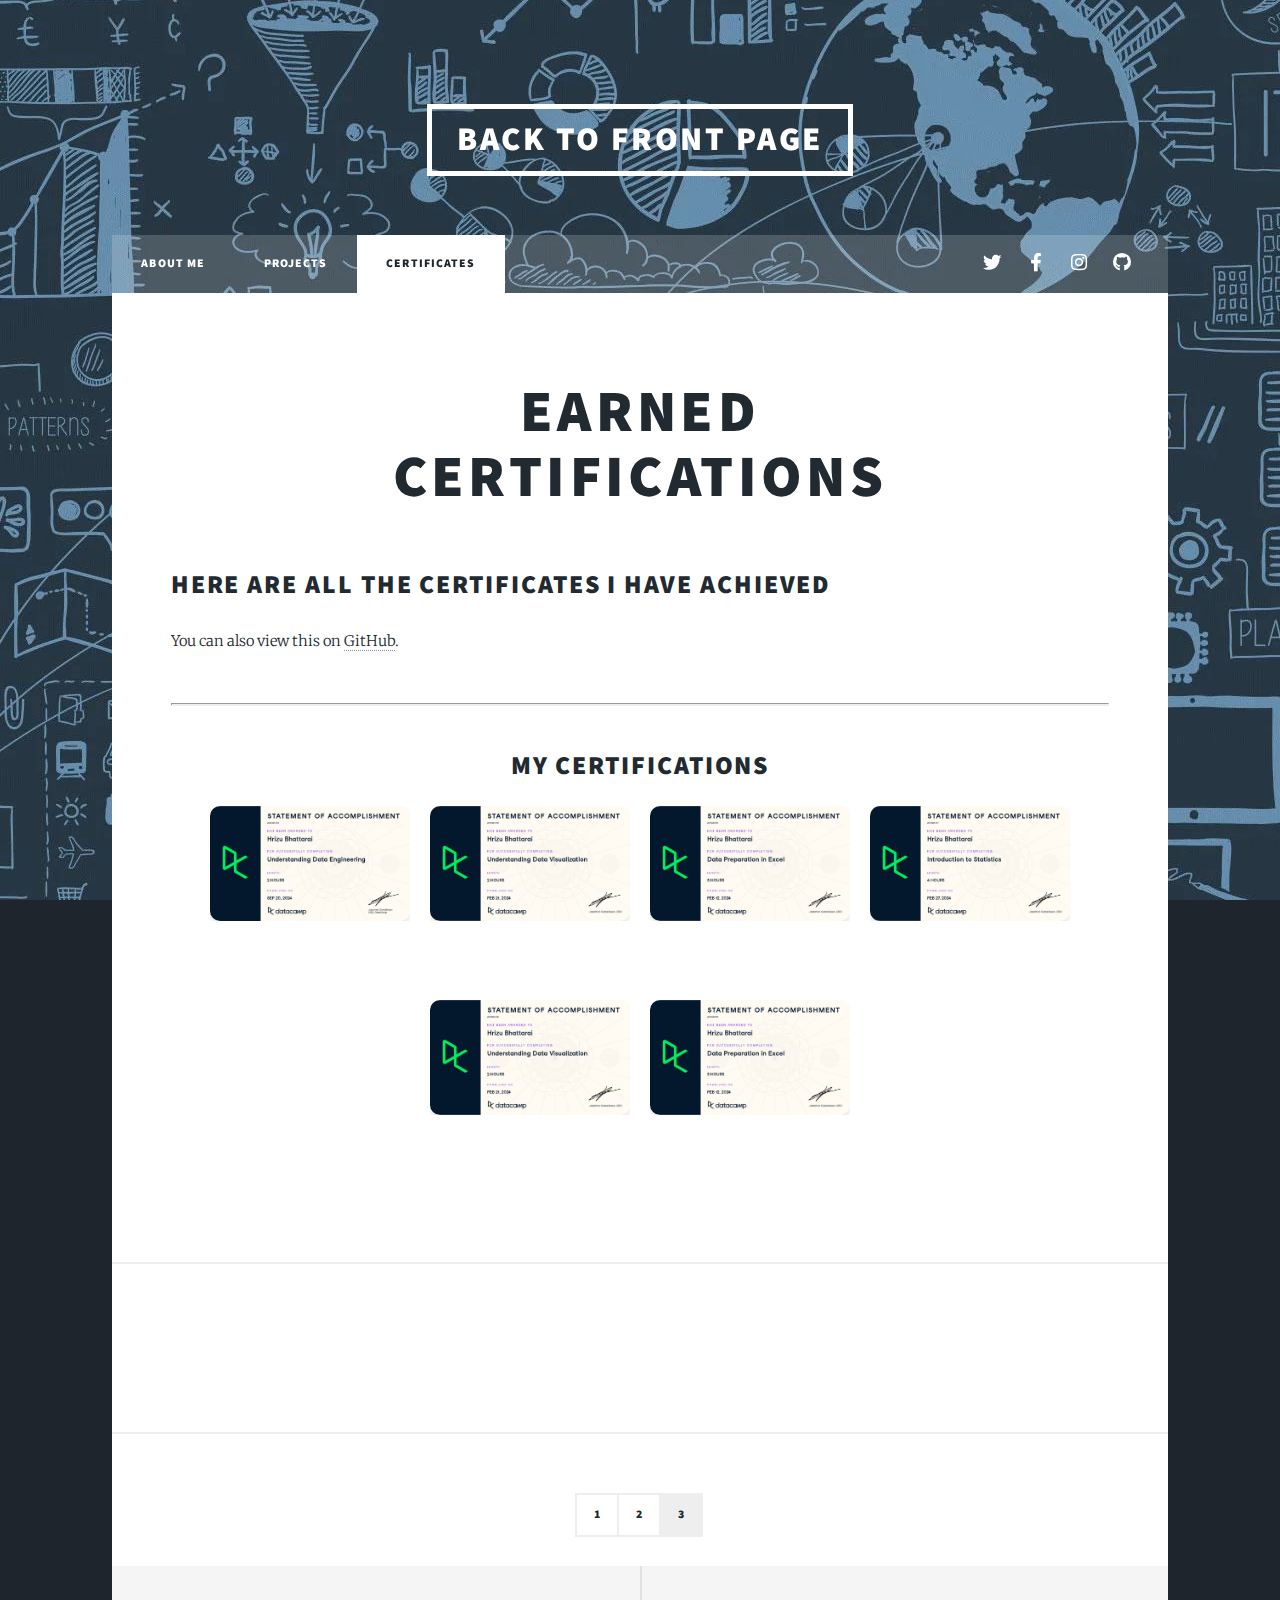
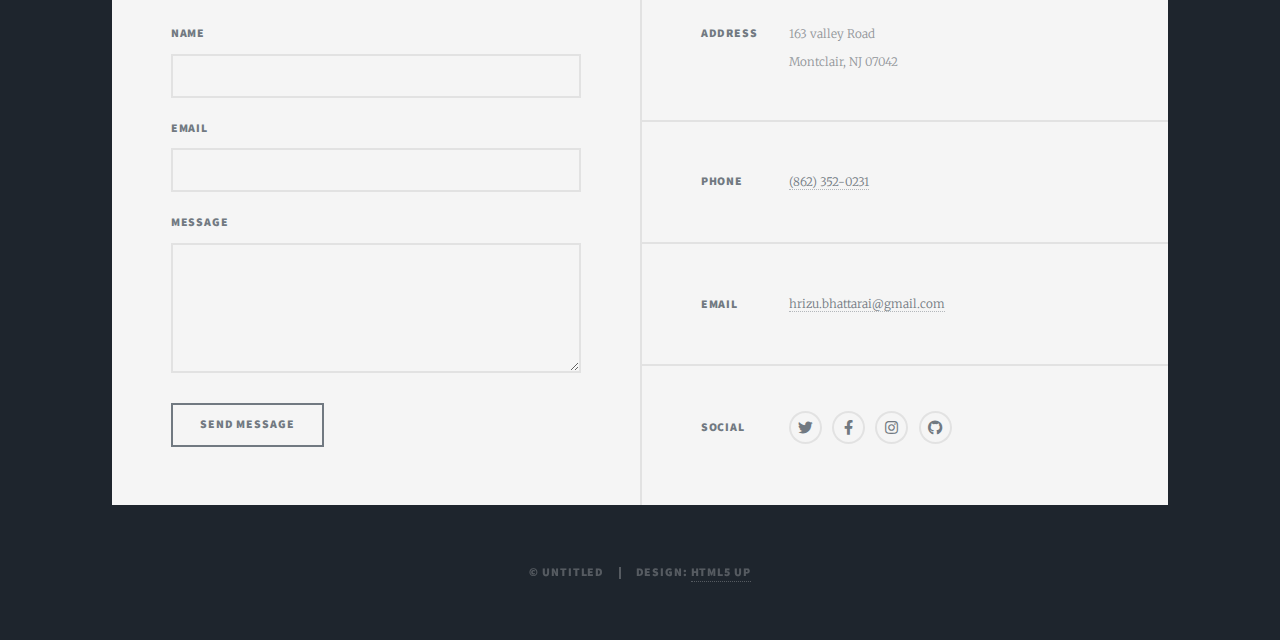
==== elements.html @ 7b6c5117 "Initial commit" ====
<!DOCTYPE HTML>
<!--
	Massively by HTML5 UP
	html5up.net | @ajlkn
	Free for personal and commercial use under the CCA 3.0 license (html5up.net/license)
-->
<html>
	<head>
		<title>Elements Reference - Massively by HTML5 UP</title>
		<meta charset="utf-8" />
		<meta name="viewport" content="width=device-width, initial-scale=1, user-scalable=no" />
		<link rel="stylesheet" href="assets/css/main.css" />
		<noscript><link rel="stylesheet" href="assets/css/noscript.css" /></noscript>
	</head>
	<body class="is-preload">

		<!-- Wrapper -->
			<div id="wrapper">

				<!-- Header -->
					<header id="header">
						<a href="index.html" class="logo">Back to Front Page</a>
					</header>

				<!-- Nav -->
					<nav id="nav">
						<ul class="links">
							<li><a href="index.html">About Me</a></li>
							<li><a href="generic.html">Projects</a></li>
							<li class="active"><a href="elements.html">Certificates</a></li>
						</ul>
						<ul class="icons">
							<li><a href="#" class="icon brands fa-twitter"><span class="label">Twitter</span></a></li>
							<li><a href="#" class="icon brands fa-facebook-f"><span class="label">Facebook</span></a></li>
							<li><a href="#" class="icon brands fa-instagram"><span class="label">Instagram</span></a></li>
							<li><a href="#" class="icon brands fa-github"><span class="label">GitHub</span></a></li>
						</ul>
					</nav>

				<!-- Main -->
					<div id="main">

						<section class="post">
							<header class="major">
								<h1>Earned<br />
								Certifications</h1>
							</header>
						
							<!-- Introductory Text -->
							<h2>Here are all the certificates I have achieved</h2>
							<p>You can also view this on <a href="#">GitHub</a>.</p>
							<hr />
						
							<!-- Certificates Section -->
							<div class="certificates-grid">
								<h2>My Certifications</h2>
								<div class="certificates-container">
									<!-- Example Certificate -->
									<div class="certificate">
										<a href="#" class="image main"><img src="images/UnderstandingDataEngineering.jpg" alt="" /></a> 
										
									</div>
									<div class="certificate">
										<a href="#" class="image main"><img src="images/Understanding Data Visualization.jpg" alt="" /></a> 
										
									</div>
									<div class="certificate">
										<a href="#" class="image main"><img src="images/DataPrepinExcel.jpg" alt="" /></a> 
										
									</div>
									<div class="certificate">
										<a href="#" class="image main"><img src="images/IntrotoStats.jpg" alt="" /></a> 
										
									</div>
									<div class="certificate">
										<a href="#" class="image main"><img src="images/Understanding Data Visualization.jpg" alt="" /></a> 
										
									</div>
									<div class="certificate">
										<a href="#" class="image main"><img src="images/DataPrepinExcel.jpg" alt="" /></a> 
										
									</div>
									<!-- Add more certificates as needed -->
								</div>
							</div>
						
							<style>
								.certificates-grid {
									text-align: center;
									margin: 2em 0;
								}
								.certificates-container {
									display: flex;
									flex-wrap: wrap;
									gap: 20px;
									justify-content: center;
								}
								.certificate {
									max-width: 200px;
									text-align: center;
								}
								.certificate img {
									width: 100%;
									height: auto;
									border-radius: 10px;
									box-shadow: 0 4px 6px rgba(0, 0, 0, 0.1);
								}
								.certificate p {
									margin-top: 10px;
									font-size: 0.9em;
									color: #666;
								}
							</style>
						</section>
						
									
										
	
									<div class="table-wrapper">
										<table>
											
									</div>

							
									<div class="table-wrapper">
										<table class="alt">
											<tfoot>
												<tr>
													<td colspan="2"></td>
											
												</tr>
											</tfoot>
										</table>
									</div>

							</section>
							<div class="pagination">
								<a href="index.html" class="page">1</a>
								<a href="generic.html" class="page">2</a>
								<a href="elements.html" class="page active">3</a>
							</div>
							
					</div>

				<!-- Footer -->
					<footer id="footer">
						
						<section>
							<form method="post" action="#">
								<div class="fields">
									<div class="field">
										<label for="name">Name</label>
										<input type="text" name="name" id="name" />
									</div>
									<div class="field">
										<label for="email">Email</label>
										<input type="text" name="email" id="email" />
									</div>
									<div class="field">
										<label for="message">Message</label>
										<textarea name="message" id="message" rows="3"></textarea>
									</div>
								</div>
								<ul class="actions">
									<li><input type="submit" value="Send Message" /></li>
								</ul>
							</form>
						</section>
						
						<section class="split contact">
							<section class="alt">
								<h3>Address</h3>
								<p>163 valley Road<br />
								Montclair, NJ 07042</p>
							</section>
							<section>
								<h3>Phone</h3>
								<p><a href="#">(862) 352-0231</a></p>
							</section>
							<section>
								<h3>Email</h3>
								<p><a href="#">hrizu.bhattarai@gmail.com</a></p>
							</section>
							<section>
								<h3>Social</h3>
								<ul class="icons alt">
									<li><a href="#" class="icon brands alt fa-twitter"><span class="label">Twitter</span></a></li>
									<li><a href="#" class="icon brands alt fa-facebook-f"><span class="label">Facebook</span></a></li>
									<li><a href="#" class="icon brands alt fa-instagram"><span class="label">Instagram</span></a></li>
									<li><a href="#" class="icon brands alt fa-github"><span class="label">GitHub</span></a></li>
								</ul>
							</section>
							
						</section>
					</footer>

				<!-- Copyright -->
					<div id="copyright">
						<ul><li>&copy; Untitled</li><li>Design: <a href="https://html5up.net">HTML5 UP</a></li></ul>
					</div>

			</div>

		<!-- Scripts -->
			<script src="assets/js/jquery.min.js"></script>
			<script src="assets/js/jquery.scrollex.min.js"></script>
			<script src="assets/js/jquery.scrolly.min.js"></script>
			<script src="assets/js/browser.min.js"></script>
			<script src="assets/js/breakpoints.min.js"></script>
			<script src="assets/js/util.js"></script>
			<script src="assets/js/main.js"></script>

	</body>
</html>
---- assets/css/main.css ----
@import url(fontawesome-all.min.css);
@import url("https://fonts.googleapis.com/css?family=Merriweather:300,700,300italic,700italic|Source+Sans+Pro:900");

/*
	Massively by HTML5 UP
	html5up.net | @ajlkn
	Free for personal and commercial use under the CCA 3.0 license (html5up.net/license)
*/

html, body, div, span, applet, object,
iframe, h1, h2, h3, h4, h5, h6, p, blockquote,
pre, a, abbr, acronym, address, big, cite,
code, del, dfn, em, img, ins, kbd, q, s, samp,
small, strike, strong, sub, sup, tt, var, b,
u, i, center, dl, dt, dd, ol, ul, li, fieldset,
form, label, legend, table, caption, tbody,
tfoot, thead, tr, th, td, article, aside,
canvas, details, embed, figure, figcaption,
footer, header, hgroup, menu, nav, output, ruby,
section, summary, time, mark, audio, video {
	margin: 0;
	padding: 0;
	border: 0;
	font-size: 100%;
	font: inherit;
	vertical-align: baseline;}

article, aside, details, figcaption, figure,
footer, header, hgroup, menu, nav, section {
	display: block;}

body {
	line-height: 1;
}

ol, ul {
	list-style: none;
}

blockquote, q {
	quotes: none;
}

	blockquote:before, blockquote:after, q:before, q:after {
		content: '';
		content: none;
	}

table {
	border-collapse: collapse;
	border-spacing: 0;
}

body {
	-webkit-text-size-adjust: none;
}

mark {
	background-color: transparent;
	color: inherit;
}

input::-moz-focus-inner {
	border: 0;
	padding: 0;
}

input, select, textarea {
	-moz-appearance: none;
	-webkit-appearance: none;
	-ms-appearance: none;
	appearance: none;
}

/* Basic */

	@-ms-viewport {
		width: device-width;
	}

	body {
		-ms-overflow-style: scrollbar;
	}

	@media screen and (max-width: 480px) {

		html, body {
			min-width: 320px;
		}

	}

	html {
		box-sizing: border-box;
	}

	*, *:before, *:after {
		box-sizing: inherit;
	}

	body {
		background-color: #1e252d;
	}

		body.is-preload *, body.is-preload *:before, body.is-preload *:after {
			-moz-animation: none !important;
			-webkit-animation: none !important;
			-ms-animation: none !important;
			animation: none !important;
			-moz-transition: none !important;
			-webkit-transition: none !important;
			-ms-transition: none !important;
			transition: none !important;
		}

/* Type */

	html {
		font-size: 16pt;
	}

		@media screen and (max-width: 1680px) {

			html {
				font-size: 12pt;
			}

		}

		@media screen and (max-width: 1280px) {

			html {
				font-size: 11pt;
			}

		}

		@media screen and (max-width: 360px) {

			html {
				font-size: 10pt;
			}

		}

	body {
		color: #212931;
	}

	body, input, select, textarea {
		font-family: "Merriweather", Georgia, serif;
		font-weight: 300;
		font-size: 1rem;
		line-height: 2.375;
	}

	a {
		-moz-transition: color 0.2s ease-in-out, background-color 0.2s ease-in-out, border-color 0.2s ease-in-out, box-shadow 0.2s ease-in-out;
		-webkit-transition: color 0.2s ease-in-out, background-color 0.2s ease-in-out, border-color 0.2s ease-in-out, box-shadow 0.2s ease-in-out;
		-ms-transition: color 0.2s ease-in-out, background-color 0.2s ease-in-out, border-color 0.2s ease-in-out, box-shadow 0.2s ease-in-out;
		transition: color 0.2s ease-in-out, background-color 0.2s ease-in-out, border-color 0.2s ease-in-out, box-shadow 0.2s ease-in-out;
		border-bottom: dotted 1px;
		text-decoration: none;
	}

		a:hover {
			border-bottom-color: transparent;
		}

	strong, b {
		font-weight: 600;
	}

	em, i {
		font-style: italic;
	}

	p {
		text-align: justify;
		margin: 0 0 2rem 0;
	}

	h1, h2, h3, h4, h5, h6 {
		font-family: "Source Sans Pro", Helvetica, sans-serif;
		font-weight: 900;
		line-height: 1.5;
		letter-spacing: 0.075em;
		text-transform: uppercase;
		margin: 0 0 1rem 0;
	}

		h1 a, h2 a, h3 a, h4 a, h5 a, h6 a {
			border-bottom: 0;
			color: inherit;
			text-decoration: none;
		}

	h1 {
		font-size: 4rem;
		line-height: 1.1;
		margin: 0 0 2rem 0;
	}

	h2 {
		font-size: 1.75rem;
		line-height: 1.3;
		margin: 0 0 1.5rem 0;
	}

	h3 {
		font-size: 1.25rem;
		margin: 0 0 1.5rem 0;
	}

	h4 {
		font-size: 1rem;
	}

	h5 {
		font-size: 0.9rem;
	}

	h6 {
		font-size: 0.8rem;
	}

	sub {
		font-size: 0.8rem;
		position: relative;
		top: 0.5rem;
	}

	sup {
		font-size: 0.8rem;
		position: relative;
		top: -0.5rem;
	}

	blockquote {
		border-left: solid 4px;
		font-style: italic;
		margin: 0 0 2rem 0;
		padding: 0.5rem 0 0.5rem 2rem;
	}

	code {
		border: solid 2px;
		font-family: "Courier New", monospace;
		font-size: 0.9rem;
		margin: 0 0.25rem;
		padding: 0.25rem 0.65rem;
	}

	pre {
		-webkit-overflow-scrolling: touch;
		font-family: "Courier New", monospace;
		font-size: 0.9rem;
		margin: 0 0 2rem 0;
	}

		pre code {
			display: block;
			line-height: 1.75;
			padding: 1rem 1.5rem;
			overflow-x: auto;
		}

	hr {
		border: 100;
		border-bottom: solid 2px;
		margin: 3rem 0;
	}

		hr.major {
			margin: 5rem 0;
		}

	.align-left {
		text-align: left;
	}

	.align-center {
		text-align: center;
	}

	.align-right {
		text-align: right;
	}

	input, select, textarea {
		color: #212931;
	}

	a {
		color: #212931;
		border-bottom-color: rgba(33, 41, 49, 0.5);
	}

		a:hover {
			border-bottom-color: transparent;
			color: #18bfef !important;
		}

	strong, b {
		color: #212931;
	}

	h1, h2, h3, h4, h5, h6 {
		color: #212931;
	}

	blockquote {
		border-left-color: #eeeeee;
	}

	code {
		background: rgba(220, 220, 220, 0.25);
		border-color: #eeeeee;
	}

	hr {
		border-bottom-color: #eeeeee;
	}

/* Row */

	.row {
		display: flex;
		flex-wrap: wrap;
		box-sizing: border-box;
		align-items: stretch;
	}

		.row > * {
			box-sizing: border-box;
		}

		.row.gtr-uniform > * > :last-child {
			margin-bottom: 0;
		}

		.row.aln-left {
			justify-content: flex-start;
		}

		.row.aln-center {
			justify-content: center;
		}

		.row.aln-right {
			justify-content: flex-end;
		}

		.row.aln-top {
			align-items: flex-start;
		}

		.row.aln-middle {
			align-items: center;
		}

		.row.aln-bottom {
			align-items: flex-end;
		}

		.row > .imp {
			order: -1;
		}

		.row > .col-1 {
			width: 8.33333%;
		}

		.row > .off-1 {
			margin-left: 8.33333%;
		}

		.row > .col-2 {
			width: 16.66667%;
		}

		.row > .off-2 {
			margin-left: 16.66667%;
		}

		.row > .col-3 {
			width: 25%;
		}

		.row > .off-3 {
			margin-left: 25%;
		}

		.row > .col-4 {
			width: 33.33333%;
		}

		.row > .off-4 {
			margin-left: 33.33333%;
		}

		.row > .col-5 {
			width: 41.66667%;
		}

		.row > .off-5 {
			margin-left: 41.66667%;
		}

		.row > .col-6 {
			width: 50%;
		}

		.row > .off-6 {
			margin-left: 50%;
		}

		.row > .col-7 {
			width: 58.33333%;
		}

		.row > .off-7 {
			margin-left: 58.33333%;
		}

		.row > .col-8 {
			width: 66.66667%;
		}

		.row > .off-8 {
			margin-left: 66.66667%;
		}

		.row > .col-9 {
			width: 75%;
		}

		.row > .off-9 {
			margin-left: 75%;
		}

		.row > .col-10 {
			width: 83.33333%;
		}

		.row > .off-10 {
			margin-left: 83.33333%;
		}

		.row > .col-11 {
			width: 91.66667%;
		}

		.row > .off-11 {
			margin-left: 91.66667%;
		}

		.row > .col-12 {
			width: 100%;
		}

		.row > .off-12 {
			margin-left: 100%;
		}

		.row.gtr-0 {
			margin-top: 0;
			margin-left: 0rem;
		}

			.row.gtr-0 > * {
				padding: 0 0 0 0rem;
			}

			.row.gtr-0.gtr-uniform {
				margin-top: 0rem;
			}

				.row.gtr-0.gtr-uniform > * {
					padding-top: 0rem;
				}

		.row.gtr-25 {
			margin-top: 0;
			margin-left: -0.375rem;
		}

			.row.gtr-25 > * {
				padding: 0 0 0 0.375rem;
			}

			.row.gtr-25.gtr-uniform {
				margin-top: -0.375rem;
			}

				.row.gtr-25.gtr-uniform > * {
					padding-top: 0.375rem;
				}

		.row.gtr-50 {
			margin-top: 0;
			margin-left: -0.75rem;
		}

			.row.gtr-50 > * {
				padding: 0 0 0 0.75rem;
			}

			.row.gtr-50.gtr-uniform {
				margin-top: -0.75rem;
			}

				.row.gtr-50.gtr-uniform > * {
					padding-top: 0.75rem;
				}

		.row {
			margin-top: 0;
			margin-left: -1.5rem;
		}

			.row > * {
				padding: 0 0 0 1.5rem;
			}

			.row.gtr-uniform {
				margin-top: -1.5rem;
			}

				.row.gtr-uniform > * {
					padding-top: 1.5rem;
				}

		.row.gtr-150 {
			margin-top: 0;
			margin-left: -2.25rem;
		}

			.row.gtr-150 > * {
				padding: 0 0 0 2.25rem;
			}

			.row.gtr-150.gtr-uniform {
				margin-top: -2.25rem;
			}

				.row.gtr-150.gtr-uniform > * {
					padding-top: 2.25rem;
				}

		.row.gtr-200 {
			margin-top: 0;
			margin-left: -3rem;
		}

			.row.gtr-200 > * {
				padding: 0 0 0 3rem;
			}

			.row.gtr-200.gtr-uniform {
				margin-top: -3rem;
			}

				.row.gtr-200.gtr-uniform > * {
					padding-top: 3rem;
				}

		@media screen and (max-width: 1680px) {

			.row {
				display: flex;
				flex-wrap: wrap;
				box-sizing: border-box;
				align-items: stretch;
			}

				.row > * {
					box-sizing: border-box;
				}

				.row.gtr-uniform > * > :last-child {
					margin-bottom: 0;
				}

				.row.aln-left {
					justify-content: flex-start;
				}

				.row.aln-center {
					justify-content: center;
				}

				.row.aln-right {
					justify-content: flex-end;
				}

				.row.aln-top {
					align-items: flex-start;
				}

				.row.aln-middle {
					align-items: center;
				}

				.row.aln-bottom {
					align-items: flex-end;
				}

				.row > .imp-xlarge {
					order: -1;
				}

				.row > .col-1-xlarge {
					width: 8.33333%;
				}

				.row > .off-1-xlarge {
					margin-left: 8.33333%;
				}

				.row > .col-2-xlarge {
					width: 16.66667%;
				}

				.row > .off-2-xlarge {
					margin-left: 16.66667%;
				}

				.row > .col-3-xlarge {
					width: 25%;
				}

				.row > .off-3-xlarge {
					margin-left: 25%;
				}

				.row > .col-4-xlarge {
					width: 33.33333%;
				}

				.row > .off-4-xlarge {
					margin-left: 33.33333%;
				}

				.row > .col-5-xlarge {
					width: 41.66667%;
				}

				.row > .off-5-xlarge {
					margin-left: 41.66667%;
				}

				.row > .col-6-xlarge {
					width: 50%;
				}

				.row > .off-6-xlarge {
					margin-left: 50%;
				}

				.row > .col-7-xlarge {
					width: 58.33333%;
				}

				.row > .off-7-xlarge {
					margin-left: 58.33333%;
				}

				.row > .col-8-xlarge {
					width: 66.66667%;
				}

				.row > .off-8-xlarge {
					margin-left: 66.66667%;
				}

				.row > .col-9-xlarge {
					width: 75%;
				}

				.row > .off-9-xlarge {
					margin-left: 75%;
				}

				.row > .col-10-xlarge {
					width: 83.33333%;
				}

				.row > .off-10-xlarge {
					margin-left: 83.33333%;
				}

				.row > .col-11-xlarge {
					width: 91.66667%;
				}

				.row > .off-11-xlarge {
					margin-left: 91.66667%;
				}

				.row > .col-12-xlarge {
					width: 100%;
				}

				.row > .off-12-xlarge {
					margin-left: 100%;
				}

				.row.gtr-0 {
					margin-top: 0;
					margin-left: 0rem;
				}

					.row.gtr-0 > * {
						padding: 0 0 0 0rem;
					}

					.row.gtr-0.gtr-uniform {
						margin-top: 0rem;
					}

						.row.gtr-0.gtr-uniform > * {
							padding-top: 0rem;
						}

				.row.gtr-25 {
					margin-top: 0;
					margin-left: -0.375rem;
				}

					.row.gtr-25 > * {
						padding: 0 0 0 0.375rem;
					}

					.row.gtr-25.gtr-uniform {
						margin-top: -0.375rem;
					}

						.row.gtr-25.gtr-uniform > * {
							padding-top: 0.375rem;
						}

				.row.gtr-50 {
					margin-top: 0;
					margin-left: -0.75rem;
				}

					.row.gtr-50 > * {
						padding: 0 0 0 0.75rem;
					}

					.row.gtr-50.gtr-uniform {
						margin-top: -0.75rem;
					}

						.row.gtr-50.gtr-uniform > * {
							padding-top: 0.75rem;
						}

				.row {
					margin-top: 0;
					margin-left: -1.5rem;
				}

					.row > * {
						padding: 0 0 0 1.5rem;
					}

					.row.gtr-uniform {
						margin-top: -1.5rem;
					}

						.row.gtr-uniform > * {
							padding-top: 1.5rem;
						}

				.row.gtr-150 {
					margin-top: 0;
					margin-left: -2.25rem;
				}

					.row.gtr-150 > * {
						padding: 0 0 0 2.25rem;
					}

					.row.gtr-150.gtr-uniform {
						margin-top: -2.25rem;
					}

						.row.gtr-150.gtr-uniform > * {
							padding-top: 2.25rem;
						}

				.row.gtr-200 {
					margin-top: 0;
					margin-left: -3rem;
				}

					.row.gtr-200 > * {
						padding: 0 0 0 3rem;
					}

					.row.gtr-200.gtr-uniform {
						margin-top: -3rem;
					}

						.row.gtr-200.gtr-uniform > * {
							padding-top: 3rem;
						}

		}

		@media screen and (max-width: 1280px) {

			.row {
				display: flex;
				flex-wrap: wrap;
				box-sizing: border-box;
				align-items: stretch;
			}

				.row > * {
					box-sizing: border-box;
				}

				.row.gtr-uniform > * > :last-child {
					margin-bottom: 0;
				}

				.row.aln-left {
					justify-content: flex-start;
				}

				.row.aln-center {
					justify-content: center;
				}

				.row.aln-right {
					justify-content: flex-end;
				}

				.row.aln-top {
					align-items: flex-start;
				}

				.row.aln-middle {
					align-items: center;
				}

				.row.aln-bottom {
					align-items: flex-end;
				}

				.row > .imp-large {
					order: -1;
				}

				.row > .col-1-large {
					width: 8.33333%;
				}

				.row > .off-1-large {
					margin-left: 8.33333%;
				}

				.row > .col-2-large {
					width: 16.66667%;
				}

				.row > .off-2-large {
					margin-left: 16.66667%;
				}

				.row > .col-3-large {
					width: 25%;
				}

				.row > .off-3-large {
					margin-left: 25%;
				}

				.row > .col-4-large {
					width: 33.33333%;
				}

				.row > .off-4-large {
					margin-left: 33.33333%;
				}

				.row > .col-5-large {
					width: 41.66667%;
				}

				.row > .off-5-large {
					margin-left: 41.66667%;
				}

				.row > .col-6-large {
					width: 50%;
				}

				.row > .off-6-large {
					margin-left: 50%;
				}

				.row > .col-7-large {
					width: 58.33333%;
				}

				.row > .off-7-large {
					margin-left: 58.33333%;
				}

				.row > .col-8-large {
					width: 66.66667%;
				}

				.row > .off-8-large {
					margin-left: 66.66667%;
				}

				.row > .col-9-large {
					width: 75%;
				}

				.row > .off-9-large {
					margin-left: 75%;
				}

				.row > .col-10-large {
					width: 83.33333%;
				}

				.row > .off-10-large {
					margin-left: 83.33333%;
				}

				.row > .col-11-large {
					width: 91.66667%;
				}

				.row > .off-11-large {
					margin-left: 91.66667%;
				}

				.row > .col-12-large {
					width: 100%;
				}

				.row > .off-12-large {
					margin-left: 100%;
				}

				.row.gtr-0 {
					margin-top: 0;
					margin-left: 0rem;
				}

					.row.gtr-0 > * {
						padding: 0 0 0 0rem;
					}

					.row.gtr-0.gtr-uniform {
						margin-top: 0rem;
					}

						.row.gtr-0.gtr-uniform > * {
							padding-top: 0rem;
						}

				.row.gtr-25 {
					margin-top: 0;
					margin-left: -0.375rem;
				}

					.row.gtr-25 > * {
						padding: 0 0 0 0.375rem;
					}

					.row.gtr-25.gtr-uniform {
						margin-top: -0.375rem;
					}

						.row.gtr-25.gtr-uniform > * {
							padding-top: 0.375rem;
						}

				.row.gtr-50 {
					margin-top: 0;
					margin-left: -0.75rem;
				}

					.row.gtr-50 > * {
						padding: 0 0 0 0.75rem;
					}

					.row.gtr-50.gtr-uniform {
						margin-top: -0.75rem;
					}

						.row.gtr-50.gtr-uniform > * {
							padding-top: 0.75rem;
						}

				.row {
					margin-top: 0;
					margin-left: -1.5rem;
				}

					.row > * {
						padding: 0 0 0 1.5rem;
					}

					.row.gtr-uniform {
						margin-top: -1.5rem;
					}

						.row.gtr-uniform > * {
							padding-top: 1.5rem;
						}

				.row.gtr-150 {
					margin-top: 0;
					margin-left: -2.25rem;
				}

					.row.gtr-150 > * {
						padding: 0 0 0 2.25rem;
					}

					.row.gtr-150.gtr-uniform {
						margin-top: -2.25rem;
					}

						.row.gtr-150.gtr-uniform > * {
							padding-top: 2.25rem;
						}

				.row.gtr-200 {
					margin-top: 0;
					margin-left: -3rem;
				}

					.row.gtr-200 > * {
						padding: 0 0 0 3rem;
					}

					.row.gtr-200.gtr-uniform {
						margin-top: -3rem;
					}

						.row.gtr-200.gtr-uniform > * {
							padding-top: 3rem;
						}

		}

		@media screen and (max-width: 980px) {

			.row {
				display: flex;
				flex-wrap: wrap;
				box-sizing: border-box;
				align-items: stretch;
			}

				.row > * {
					box-sizing: border-box;
				}

				.row.gtr-uniform > * > :last-child {
					margin-bottom: 0;
				}

				.row.aln-left {
					justify-content: flex-start;
				}

				.row.aln-center {
					justify-content: center;
				}

				.row.aln-right {
					justify-content: flex-end;
				}

				.row.aln-top {
					align-items: flex-start;
				}

				.row.aln-middle {
					align-items: center;
				}

				.row.aln-bottom {
					align-items: flex-end;
				}

				.row > .imp-medium {
					order: -1;
				}

				.row > .col-1-medium {
					width: 8.33333%;
				}

				.row > .off-1-medium {
					margin-left: 8.33333%;
				}

				.row > .col-2-medium {
					width: 16.66667%;
				}

				.row > .off-2-medium {
					margin-left: 16.66667%;
				}

				.row > .col-3-medium {
					width: 25%;
				}

				.row > .off-3-medium {
					margin-left: 25%;
				}

				.row > .col-4-medium {
					width: 33.33333%;
				}

				.row > .off-4-medium {
					margin-left: 33.33333%;
				}

				.row > .col-5-medium {
					width: 41.66667%;
				}

				.row > .off-5-medium {
					margin-left: 41.66667%;
				}

				.row > .col-6-medium {
					width: 50%;
				}

				.row > .off-6-medium {
					margin-left: 50%;
				}

				.row > .col-7-medium {
					width: 58.33333%;
				}

				.row > .off-7-medium {
					margin-left: 58.33333%;
				}

				.row > .col-8-medium {
					width: 66.66667%;
				}

				.row > .off-8-medium {
					margin-left: 66.66667%;
				}

				.row > .col-9-medium {
					width: 75%;
				}

				.row > .off-9-medium {
					margin-left: 75%;
				}

				.row > .col-10-medium {
					width: 83.33333%;
				}

				.row > .off-10-medium {
					margin-left: 83.33333%;
				}

				.row > .col-11-medium {
					width: 91.66667%;
				}

				.row > .off-11-medium {
					margin-left: 91.66667%;
				}

				.row > .col-12-medium {
					width: 100%;
				}

				.row > .off-12-medium {
					margin-left: 100%;
				}

				.row.gtr-0 {
					margin-top: 0;
					margin-left: 0rem;
				}

					.row.gtr-0 > * {
						padding: 0 0 0 0rem;
					}

					.row.gtr-0.gtr-uniform {
						margin-top: 0rem;
					}

						.row.gtr-0.gtr-uniform > * {
							padding-top: 0rem;
						}

				.row.gtr-25 {
					margin-top: 0;
					margin-left: -0.375rem;
				}

					.row.gtr-25 > * {
						padding: 0 0 0 0.375rem;
					}

					.row.gtr-25.gtr-uniform {
						margin-top: -0.375rem;
					}

						.row.gtr-25.gtr-uniform > * {
							padding-top: 0.375rem;
						}

				.row.gtr-50 {
					margin-top: 0;
					margin-left: -0.75rem;
				}

					.row.gtr-50 > * {
						padding: 0 0 0 0.75rem;
					}

					.row.gtr-50.gtr-uniform {
						margin-top: -0.75rem;
					}

						.row.gtr-50.gtr-uniform > * {
							padding-top: 0.75rem;
						}

				.row {
					margin-top: 0;
					margin-left: -1.5rem;
				}

					.row > * {
						padding: 0 0 0 1.5rem;
					}

					.row.gtr-uniform {
						margin-top: -1.5rem;
					}

						.row.gtr-uniform > * {
							padding-top: 1.5rem;
						}

				.row.gtr-150 {
					margin-top: 0;
					margin-left: -2.25rem;
				}

					.row.gtr-150 > * {
						padding: 0 0 0 2.25rem;
					}

					.row.gtr-150.gtr-uniform {
						margin-top: -2.25rem;
					}

						.row.gtr-150.gtr-uniform > * {
							padding-top: 2.25rem;
						}

				.row.gtr-200 {
					margin-top: 0;
					margin-left: -3rem;
				}

					.row.gtr-200 > * {
						padding: 0 0 0 3rem;
					}

					.row.gtr-200.gtr-uniform {
						margin-top: -3rem;
					}

						.row.gtr-200.gtr-uniform > * {
							padding-top: 3rem;
						}

		}

		@media screen and (max-width: 736px) {

			.row {
				display: flex;
				flex-wrap: wrap;
				box-sizing: border-box;
				align-items: stretch;
			}

				.row > * {
					box-sizing: border-box;
				}

				.row.gtr-uniform > * > :last-child {
					margin-bottom: 0;
				}

				.row.aln-left {
					justify-content: flex-start;
				}

				.row.aln-center {
					justify-content: center;
				}

				.row.aln-right {
					justify-content: flex-end;
				}

				.row.aln-top {
					align-items: flex-start;
				}

				.row.aln-middle {
					align-items: center;
				}

				.row.aln-bottom {
					align-items: flex-end;
				}

				.row > .imp-small {
					order: -1;
				}

				.row > .col-1-small {
					width: 8.33333%;
				}

				.row > .off-1-small {
					margin-left: 8.33333%;
				}

				.row > .col-2-small {
					width: 16.66667%;
				}

				.row > .off-2-small {
					margin-left: 16.66667%;
				}

				.row > .col-3-small {
					width: 25%;
				}

				.row > .off-3-small {
					margin-left: 25%;
				}

				.row > .col-4-small {
					width: 33.33333%;
				}

				.row > .off-4-small {
					margin-left: 33.33333%;
				}

				.row > .col-5-small {
					width: 41.66667%;
				}

				.row > .off-5-small {
					margin-left: 41.66667%;
				}

				.row > .col-6-small {
					width: 50%;
				}

				.row > .off-6-small {
					margin-left: 50%;
				}

				.row > .col-7-small {
					width: 58.33333%;
				}

				.row > .off-7-small {
					margin-left: 58.33333%;
				}

				.row > .col-8-small {
					width: 66.66667%;
				}

				.row > .off-8-small {
					margin-left: 66.66667%;
				}

				.row > .col-9-small {
					width: 75%;
				}

				.row > .off-9-small {
					margin-left: 75%;
				}

				.row > .col-10-small {
					width: 83.33333%;
				}

				.row > .off-10-small {
					margin-left: 83.33333%;
				}

				.row > .col-11-small {
					width: 91.66667%;
				}

				.row > .off-11-small {
					margin-left: 91.66667%;
				}

				.row > .col-12-small {
					width: 100%;
				}

				.row > .off-12-small {
					margin-left: 100%;
				}

				.row.gtr-0 {
					margin-top: 0;
					margin-left: 0rem;
				}

					.row.gtr-0 > * {
						padding: 0 0 0 0rem;
					}

					.row.gtr-0.gtr-uniform {
						margin-top: 0rem;
					}

						.row.gtr-0.gtr-uniform > * {
							padding-top: 0rem;
						}

				.row.gtr-25 {
					margin-top: 0;
					margin-left: -0.375rem;
				}

					.row.gtr-25 > * {
						padding: 0 0 0 0.375rem;
					}

					.row.gtr-25.gtr-uniform {
						margin-top: -0.375rem;
					}

						.row.gtr-25.gtr-uniform > * {
							padding-top: 0.375rem;
						}

				.row.gtr-50 {
					margin-top: 0;
					margin-left: -0.75rem;
				}

					.row.gtr-50 > * {
						padding: 0 0 0 0.75rem;
					}

					.row.gtr-50.gtr-uniform {
						margin-top: -0.75rem;
					}

						.row.gtr-50.gtr-uniform > * {
							padding-top: 0.75rem;
						}

				.row {
					margin-top: 0;
					margin-left: -1.5rem;
				}

					.row > * {
						padding: 0 0 0 1.5rem;
					}

					.row.gtr-uniform {
						margin-top: -1.5rem;
					}

						.row.gtr-uniform > * {
							padding-top: 1.5rem;
						}

				.row.gtr-150 {
					margin-top: 0;
					margin-left: -2.25rem;
				}

					.row.gtr-150 > * {
						padding: 0 0 0 2.25rem;
					}

					.row.gtr-150.gtr-uniform {
						margin-top: -2.25rem;
					}

						.row.gtr-150.gtr-uniform > * {
							padding-top: 2.25rem;
						}

				.row.gtr-200 {
					margin-top: 0;
					margin-left: -3rem;
				}

					.row.gtr-200 > * {
						padding: 0 0 0 3rem;
					}

					.row.gtr-200.gtr-uniform {
						margin-top: -3rem;
					}

						.row.gtr-200.gtr-uniform > * {
							padding-top: 3rem;
						}

		}

		@media screen and (max-width: 480px) {

			.row {
				display: flex;
				flex-wrap: wrap;
				box-sizing: border-box;
				align-items: stretch;
			}

				.row > * {
					box-sizing: border-box;
				}

				.row.gtr-uniform > * > :last-child {
					margin-bottom: 0;
				}

				.row.aln-left {
					justify-content: flex-start;
				}

				.row.aln-center {
					justify-content: center;
				}

				.row.aln-right {
					justify-content: flex-end;
				}

				.row.aln-top {
					align-items: flex-start;
				}

				.row.aln-middle {
					align-items: center;
				}

				.row.aln-bottom {
					align-items: flex-end;
				}

				.row > .imp-xsmall {
					order: -1;
				}

				.row > .col-1-xsmall {
					width: 8.33333%;
				}

				.row > .off-1-xsmall {
					margin-left: 8.33333%;
				}

				.row > .col-2-xsmall {
					width: 16.66667%;
				}

				.row > .off-2-xsmall {
					margin-left: 16.66667%;
				}

				.row > .col-3-xsmall {
					width: 25%;
				}

				.row > .off-3-xsmall {
					margin-left: 25%;
				}

				.row > .col-4-xsmall {
					width: 33.33333%;
				}

				.row > .off-4-xsmall {
					margin-left: 33.33333%;
				}

				.row > .col-5-xsmall {
					width: 41.66667%;
				}

				.row > .off-5-xsmall {
					margin-left: 41.66667%;
				}

				.row > .col-6-xsmall {
					width: 50%;
				}

				.row > .off-6-xsmall {
					margin-left: 50%;
				}

				.row > .col-7-xsmall {
					width: 58.33333%;
				}

				.row > .off-7-xsmall {
					margin-left: 58.33333%;
				}

				.row > .col-8-xsmall {
					width: 66.66667%;
				}

				.row > .off-8-xsmall {
					margin-left: 66.66667%;
				}

				.row > .col-9-xsmall {
					width: 75%;
				}

				.row > .off-9-xsmall {
					margin-left: 75%;
				}

				.row > .col-10-xsmall {
					width: 83.33333%;
				}

				.row > .off-10-xsmall {
					margin-left: 83.33333%;
				}

				.row > .col-11-xsmall {
					width: 91.66667%;
				}

				.row > .off-11-xsmall {
					margin-left: 91.66667%;
				}

				.row > .col-12-xsmall {
					width: 100%;
				}

				.row > .off-12-xsmall {
					margin-left: 100%;
				}

				.row.gtr-0 {
					margin-top: 0;
					margin-left: 0rem;
				}

					.row.gtr-0 > * {
						padding: 0 0 0 0rem;
					}

					.row.gtr-0.gtr-uniform {
						margin-top: 0rem;
					}

						.row.gtr-0.gtr-uniform > * {
							padding-top: 0rem;
						}

				.row.gtr-25 {
					margin-top: 0;
					margin-left: -0.375rem;
				}

					.row.gtr-25 > * {
						padding: 0 0 0 0.375rem;
					}

					.row.gtr-25.gtr-uniform {
						margin-top: -0.375rem;
					}

						.row.gtr-25.gtr-uniform > * {
							padding-top: 0.375rem;
						}

				.row.gtr-50 {
					margin-top: 0;
					margin-left: -0.75rem;
				}

					.row.gtr-50 > * {
						padding: 0 0 0 0.75rem;
					}

					.row.gtr-50.gtr-uniform {
						margin-top: -0.75rem;
					}

						.row.gtr-50.gtr-uniform > * {
							padding-top: 0.75rem;
						}

				.row {
					margin-top: 0;
					margin-left: -1.5rem;
				}

					.row > * {
						padding: 0 0 0 1.5rem;
					}

					.row.gtr-uniform {
						margin-top: -1.5rem;
					}

						.row.gtr-uniform > * {
							padding-top: 1.5rem;
						}

				.row.gtr-150 {
					margin-top: 0;
					margin-left: -2.25rem;
				}

					.row.gtr-150 > * {
						padding: 0 0 0 2.25rem;
					}

					.row.gtr-150.gtr-uniform {
						margin-top: -2.25rem;
					}

						.row.gtr-150.gtr-uniform > * {
							padding-top: 2.25rem;
						}

				.row.gtr-200 {
					margin-top: 0;
					margin-left: -3rem;
				}

					.row.gtr-200 > * {
						padding: 0 0 0 3rem;
					}

					.row.gtr-200.gtr-uniform {
						margin-top: -3rem;
					}

						.row.gtr-200.gtr-uniform > * {
							padding-top: 3rem;
						}

		}

		@media screen and (max-width: 360px) {

			.row {
				display: flex;
				flex-wrap: wrap;
				box-sizing: border-box;
				align-items: stretch;
			}

				.row > * {
					box-sizing: border-box;
				}

				.row.gtr-uniform > * > :last-child {
					margin-bottom: 0;
				}

				.row.aln-left {
					justify-content: flex-start;
				}

				.row.aln-center {
					justify-content: center;
				}

				.row.aln-right {
					justify-content: flex-end;
				}

				.row.aln-top {
					align-items: flex-start;
				}

				.row.aln-middle {
					align-items: center;
				}

				.row.aln-bottom {
					align-items: flex-end;
				}

				.row > .imp-xxsmall {
					order: -1;
				}

				.row > .col-1-xxsmall {
					width: 8.33333%;
				}

				.row > .off-1-xxsmall {
					margin-left: 8.33333%;
				}

				.row > .col-2-xxsmall {
					width: 16.66667%;
				}

				.row > .off-2-xxsmall {
					margin-left: 16.66667%;
				}

				.row > .col-3-xxsmall {
					width: 25%;
				}

				.row > .off-3-xxsmall {
					margin-left: 25%;
				}

				.row > .col-4-xxsmall {
					width: 33.33333%;
				}

				.row > .off-4-xxsmall {
					margin-left: 33.33333%;
				}

				.row > .col-5-xxsmall {
					width: 41.66667%;
				}

				.row > .off-5-xxsmall {
					margin-left: 41.66667%;
				}

				.row > .col-6-xxsmall {
					width: 50%;
				}

				.row > .off-6-xxsmall {
					margin-left: 50%;
				}

				.row > .col-7-xxsmall {
					width: 58.33333%;
				}

				.row > .off-7-xxsmall {
					margin-left: 58.33333%;
				}

				.row > .col-8-xxsmall {
					width: 66.66667%;
				}

				.row > .off-8-xxsmall {
					margin-left: 66.66667%;
				}

				.row > .col-9-xxsmall {
					width: 75%;
				}

				.row > .off-9-xxsmall {
					margin-left: 75%;
				}

				.row > .col-10-xxsmall {
					width: 83.33333%;
				}

				.row > .off-10-xxsmall {
					margin-left: 83.33333%;
				}

				.row > .col-11-xxsmall {
					width: 91.66667%;
				}

				.row > .off-11-xxsmall {
					margin-left: 91.66667%;
				}

				.row > .col-12-xxsmall {
					width: 100%;
				}

				.row > .off-12-xxsmall {
					margin-left: 100%;
				}

				.row.gtr-0 {
					margin-top: 0;
					margin-left: 0rem;
				}

					.row.gtr-0 > * {
						padding: 0 0 0 0rem;
					}

					.row.gtr-0.gtr-uniform {
						margin-top: 0rem;
					}

						.row.gtr-0.gtr-uniform > * {
							padding-top: 0rem;
						}

				.row.gtr-25 {
					margin-top: 0;
					margin-left: -0.375rem;
				}

					.row.gtr-25 > * {
						padding: 0 0 0 0.375rem;
					}

					.row.gtr-25.gtr-uniform {
						margin-top: -0.375rem;
					}

						.row.gtr-25.gtr-uniform > * {
							padding-top: 0.375rem;
						}

				.row.gtr-50 {
					margin-top: 0;
					margin-left: -0.75rem;
				}

					.row.gtr-50 > * {
						padding: 0 0 0 0.75rem;
					}

					.row.gtr-50.gtr-uniform {
						margin-top: -0.75rem;
					}

						.row.gtr-50.gtr-uniform > * {
							padding-top: 0.75rem;
						}

				.row {
					margin-top: 0;
					margin-left: -1.5rem;
				}

					.row > * {
						padding: 0 0 0 1.5rem;
					}

					.row.gtr-uniform {
						margin-top: -1.5rem;
					}

						.row.gtr-uniform > * {
							padding-top: 1.5rem;
						}

				.row.gtr-150 {
					margin-top: 0;
					margin-left: -2.25rem;
				}

					.row.gtr-150 > * {
						padding: 0 0 0 2.25rem;
					}

					.row.gtr-150.gtr-uniform {
						margin-top: -2.25rem;
					}

						.row.gtr-150.gtr-uniform > * {
							padding-top: 2.25rem;
						}

				.row.gtr-200 {
					margin-top: 0;
					margin-left: -3rem;
				}

					.row.gtr-200 > * {
						padding: 0 0 0 3rem;
					}

					.row.gtr-200.gtr-uniform {
						margin-top: -3rem;
					}

						.row.gtr-200.gtr-uniform > * {
							padding-top: 3rem;
						}

		}

/* Box */

	.box {
		border: solid 2px;
		margin-bottom: 2rem;
		padding: 1.5rem;
	}

		.box > :last-child,
		.box > :last-child > :last-child,
		.box > :last-child > :last-child > :last-child {
			margin-bottom: 0;
		}

		.box.alt {
			border: 0;
			border-radius: 0;
			padding: 0;
		}

	.box {
		border-color: #eeeeee;
	}

/* Button */

	input[type="submit"],
	input[type="reset"],
	input[type="button"],
	button,
	.button {
		-moz-appearance: none;
		-webkit-appearance: none;
		-ms-appearance: none;
		appearance: none;
		-moz-transition: background-color 0.2s ease-in-out, box-shadow 0.2s ease-in-out, color 0.2s ease-in-out;
		-webkit-transition: background-color 0.2s ease-in-out, box-shadow 0.2s ease-in-out, color 0.2s ease-in-out;
		-ms-transition: background-color 0.2s ease-in-out, box-shadow 0.2s ease-in-out, color 0.2s ease-in-out;
		transition: background-color 0.2s ease-in-out, box-shadow 0.2s ease-in-out, color 0.2s ease-in-out;
		border: 0;
		border-radius: 0;
		cursor: pointer;
		display: inline-block;
		font-family: "Source Sans Pro", Helvetica, sans-serif;
		font-size: 0.8rem;
		font-weight: 900;
		letter-spacing: 0.075em;
		height: 3rem;
		line-height: 3rem;
		padding: 0 2rem;
		text-align: center;
		text-decoration: none;
		text-transform: uppercase;
		white-space: nowrap;
	}

		input[type="submit"].icon:before,
		input[type="reset"].icon:before,
		input[type="button"].icon:before,
		button.icon:before,
		.button.icon:before {
			margin-right: 0.5rem;
		}

		input[type="submit"].icon.solo,
		input[type="reset"].icon.solo,
		input[type="button"].icon.solo,
		button.icon.solo,
		.button.icon.solo {
			position: relative;
			width: 4rem;
			height: 4rem;
			line-height: 4rem;
			border-radius: 4rem;
			text-indent: 4rem;
			overflow: hidden;
			padding: 0;
			white-space: nowrap;
		}

			input[type="submit"].icon.solo:before,
			input[type="reset"].icon.solo:before,
			input[type="button"].icon.solo:before,
			button.icon.solo:before,
			.button.icon.solo:before {
				position: absolute;
				display: block;
				top: 0;
				left: 0;
				width: inherit;
				height: inherit;
				line-height: inherit;
				font-size: 1.25rem;
				margin-right: 0;
				text-align: center;
				text-indent: 0;
			}

		input[type="submit"].fit,
		input[type="reset"].fit,
		input[type="button"].fit,
		button.fit,
		.button.fit {
			width: 100%;
		}

		input[type="submit"].small,
		input[type="reset"].small,
		input[type="button"].small,
		button.small,
		.button.small {
			font-size: 0.7rem;
			height: 2.5rem;
			line-height: 2.5rem;
			padding: 0 1.5rem;
		}

		input[type="submit"].large,
		input[type="reset"].large,
		input[type="button"].large,
		button.large,
		.button.large {
			font-size: 0.9rem;
			height: 3.5rem;
			line-height: 3.5rem;
			padding: 0 2.75rem;
		}

		@media screen and (max-width: 980px) {

			input[type="submit"],
			input[type="reset"],
			input[type="button"],
			button,
			.button {
				font-size: 0.9rem;
				height: 3.25rem;
				line-height: 3.25rem;
			}

				input[type="submit"].large,
				input[type="reset"].large,
				input[type="button"].large,
				button.large,
				.button.large {
					font-size: 1rem;
					height: 3.75rem;
					line-height: 3.75rem;
				}

		}

		input[type="submit"].disabled, input[type="submit"]:disabled,
		input[type="reset"].disabled,
		input[type="reset"]:disabled,
		input[type="button"].disabled,
		input[type="button"]:disabled,
		button.disabled,
		button:disabled,
		.button.disabled,
		.button:disabled {
			pointer-events: none;
			opacity: 0.25;
		}

	input[type="submit"],
	input[type="reset"],
	input[type="button"],
	button,
	.button {
		background-color: transparent;
		box-shadow: inset 0 0 0 2px #212931;
		color: #212931 !important;
	}

		input[type="submit"]:hover,
		input[type="reset"]:hover,
		input[type="button"]:hover,
		button:hover,
		.button:hover {
			box-shadow: inset 0 0 0 2px #18bfef;
			color: #18bfef !important;
		}

		input[type="submit"].primary,
		input[type="reset"].primary,
		input[type="button"].primary,
		button.primary,
		.button.primary {
			background-color: #212931;
			box-shadow: none;
			color: #ffffff !important;
		}

			input[type="submit"].primary:hover,
			input[type="reset"].primary:hover,
			input[type="button"].primary:hover,
			button.primary:hover,
			.button.primary:hover {
				background-color: #18bfef;
			}

/* Form */

	form {
		margin: 0 0 2rem 0;
	}

		form > :last-child {
			margin-bottom: 0;
		}

		form > .fields {
			display: -moz-flex;
			display: -webkit-flex;
			display: -ms-flex;
			display: flex;
			-moz-flex-wrap: wrap;
			-webkit-flex-wrap: wrap;
			-ms-flex-wrap: wrap;
			flex-wrap: wrap;
			width: calc(100% + 3rem);
			margin: -1.5rem 0 2rem -1.5rem;
		}

			form > .fields > .field {
				-moz-flex-grow: 0;
				-webkit-flex-grow: 0;
				-ms-flex-grow: 0;
				flex-grow: 0;
				-moz-flex-shrink: 0;
				-webkit-flex-shrink: 0;
				-ms-flex-shrink: 0;
				flex-shrink: 0;
				padding: 1.5rem 0 0 1.5rem;
				width: calc(100% - 1.5rem);
			}

				form > .fields > .field.half {
					width: calc(50% - 0.75rem);
				}

				form > .fields > .field.third {
					width: calc(100%/3 - 0.5rem);
				}

				form > .fields > .field.quarter {
					width: calc(25% - 0.375rem);
				}

		@media screen and (max-width: 480px) {

			form > .fields {
				width: calc(100% + 3rem);
				margin: -1.5rem 0 2rem -1.5rem;
			}

				form > .fields > .field {
					padding: 1.5rem 0 0 1.5rem;
					width: calc(100% - 1.5rem);
				}

					form > .fields > .field.half {
						width: calc(100% - 1.5rem);
					}

					form > .fields > .field.third {
						width: calc(100% - 1.5rem);
					}

					form > .fields > .field.quarter {
						width: calc(100% - 1.5rem);
					}

		}

	label {
		display: block;
		font-family: "Source Sans Pro", Helvetica, sans-serif;
		font-weight: 900;
		line-height: 1.5;
		letter-spacing: 0.075em;
		font-size: 0.8rem;
		text-transform: uppercase;
		margin: 0 0 0.75rem 0;
	}

		@media screen and (max-width: 980px) {

			label {
				font-size: 0.9rem;
			}

		}

	input[type="text"],
	input[type="password"],
	input[type="email"],
	select,
	textarea {
		-moz-appearance: none;
		-webkit-appearance: none;
		-ms-appearance: none;
		appearance: none;
		background: transparent;
		border-radius: 0;
		border: solid 2px;
		color: inherit;
		display: block;
		outline: 0;
		padding: 0 1rem;
		text-decoration: none;
		width: 100%;
	}

		input[type="text"]:invalid,
		input[type="password"]:invalid,
		input[type="email"]:invalid,
		select:invalid,
		textarea:invalid {
			box-shadow: none;
		}

	select {
		background-size: 1.25rem;
		background-repeat: no-repeat;
		background-position: calc(100% - 1rem) center;
		height: 3rem;
		padding-right: 3rem;
		text-overflow: ellipsis;
	}

		select:focus::-ms-value {
			background-color: transparent;
		}

		select::-ms-expand {
			display: none;
		}

	input[type="text"],
	input[type="password"],
	input[type="email"],
	select {
		height: 3rem;
	}

	textarea {
		padding: 0.75rem 1rem;
	}

	input[type="checkbox"],
	input[type="radio"] {
		-moz-appearance: none;
		-webkit-appearance: none;
		-ms-appearance: none;
		appearance: none;
		display: block;
		float: left;
		margin-right: -2rem;
		opacity: 0;
		width: 1rem;
		z-index: -1;
	}

		input[type="checkbox"] + label,
		input[type="radio"] + label {
			text-decoration: none;
			cursor: pointer;
			display: inline-block;
			font-size: 1rem;
			letter-spacing: 0;
			font-family: "Merriweather", Georgia, serif;
			text-transform: none;
			font-weight: 300;
			padding-left: 2.8rem;
			padding-right: 1rem;
			position: relative;
		}

			input[type="checkbox"] + label:before,
			input[type="radio"] + label:before {
				-moz-osx-font-smoothing: grayscale;
				-webkit-font-smoothing: antialiased;
				display: inline-block;
				font-style: normal;
				font-variant: normal;
				text-rendering: auto;
				line-height: 1;
				text-transform: none !important;
				font-family: 'Font Awesome 5 Free';
				font-weight: 900;
			}

			input[type="checkbox"] + label:before,
			input[type="radio"] + label:before {
				border-radius: 0;
				border: solid 2px;
				content: '';
				display: inline-block;
				font-size: 0.8rem;
				height: 1.8rem;
				left: 0;
				line-height: 1.65rem;
				position: absolute;
				text-align: center;
				top: -0.125rem;
				width: 1.8rem;
			}

		input[type="checkbox"]:checked + label:before,
		input[type="radio"]:checked + label:before {
			content: '\f00c';
		}

	input[type="checkbox"] + label:before {
		border-radius: 0;
	}

	input[type="radio"] + label:before {
		border-radius: 100%;
	}

	::-webkit-input-placeholder {
		opacity: 1.0;
	}

	:-moz-placeholder {
		opacity: 1.0;
	}

	::-moz-placeholder {
		opacity: 1.0;
	}

	:-ms-input-placeholder {
		opacity: 1.0;
	}

	label {
		color: #212931;
	}

	input[type="text"],
	input[type="password"],
	input[type="email"],
	select,
	textarea {
		border-color: #eeeeee;
	}

		input[type="text"]:focus,
		input[type="password"]:focus,
		input[type="email"]:focus,
		select:focus,
		textarea:focus {
			border-color: #18bfef;
		}

	select {
		background-image: url("data:image/svg+xml;charset=utf8,%3Csvg xmlns='http://www.w3.org/2000/svg' width='40' height='40' preserveAspectRatio='none' viewBox='0 0 40 40'%3E%3Cpath d='M9.4,12.3l10.4,10.4l10.4-10.4c0.2-0.2,0.5-0.4,0.9-0.4c0.3,0,0.6,0.1,0.9,0.4l3.3,3.3c0.2,0.2,0.4,0.5,0.4,0.9 c0,0.4-0.1,0.6-0.4,0.9L20.7,31.9c-0.2,0.2-0.5,0.4-0.9,0.4c-0.3,0-0.6-0.1-0.9-0.4L4.3,17.3c-0.2-0.2-0.4-0.5-0.4-0.9 c0-0.4,0.1-0.6,0.4-0.9l3.3-3.3c0.2-0.2,0.5-0.4,0.9-0.4S9.1,12.1,9.4,12.3z' fill='%23eeeeee' /%3E%3C/svg%3E");
	}

		select option {
			background-color: #ffffff;
			color: #212931;
		}

	.select-wrapper:before {
		color: #eeeeee;
	}

	input[type="checkbox"] + label,
	input[type="radio"] + label {
		color: #212931;
	}

		input[type="checkbox"] + label:before,
		input[type="radio"] + label:before {
			border-color: #eeeeee;
		}

	input[type="checkbox"]:checked + label:before,
	input[type="radio"]:checked + label:before {
		background-color: #212931;
		border-color: #212931;
		color: #ffffff;
	}

	input[type="checkbox"]:focus + label:before,
	input[type="radio"]:focus + label:before {
		border-color: #18bfef;
	}

	::-webkit-input-placeholder {
		color: #909498 !important;
	}

	:-moz-placeholder {
		color: #909498 !important;
	}

	::-moz-placeholder {
		color: #909498 !important;
	}

	:-ms-input-placeholder {
		color: #909498 !important;
	}

	.formerize-placeholder {
		color: #909498 !important;
	}

/* Icon */

	.icon {
		text-decoration: none;
		border-bottom: none;
		position: relative;
	}

		.icon:before {
			-moz-osx-font-smoothing: grayscale;
			-webkit-font-smoothing: antialiased;
			display: inline-block;
			font-style: normal;
			font-variant: normal;
			text-rendering: auto;
			line-height: 1;
			text-transform: none !important;
			font-family: 'Font Awesome 5 Free';
			font-weight: 400;
		}

		.icon > .label {
			display: none;
		}

		.icon:before {
			line-height: inherit;
		}

		.icon.solid:before {
			font-weight: 900;
		}

		.icon.brands:before {
			font-family: 'Font Awesome 5 Brands';
		}

/* Image */

	.image {
		border: 0;
		display: inline-block;
		position: relative;
	}

		.image img {
			display: block;
		}

		.image.left, .image.right {
			max-width: 40%;
		}

			.image.left img, .image.right img {
				width: 100%;
			}

		.image.left {
			float: left;
			margin: 0 2rem 2rem 0;
			top: 0.75rem;
		}

		.image.right {
			float: right;
			margin: 0 0 2rem 2rem;
			top: 0.75rem;
		}

		.image.fit {
			display: block;
			margin: 2.5rem 0;
			width: 100%;
		}

			.image.fit:first-child {
				margin-top: 0;
			}

			.image.fit img {
				width: 100%;
			}

		.image.main {
			display: block;
			margin: 4rem 0;
			width: 100%;
		}

			.image.main:first-child {
				margin-top: 0;
			}

			.image.main img {
				width: 100%;
			}

		@media screen and (max-width: 736px) {

			.image.fit {
				margin: 2rem 0;
			}

			.image.main {
				margin: 2rem 0;
			}

		}

	a.image {
		overflow: hidden;
	}

		a.image img {
			-moz-transition: -moz-transform 0.2s ease-out;
			-webkit-transition: -webkit-transform 0.2s ease-out;
			-ms-transition: -ms-transform 0.2s ease-out;
			transition: transform 0.2s ease-out;
		}

		a.image:hover img {
			-moz-transform: scale(1.05);
			-webkit-transform: scale(1.05);
			-ms-transform: scale(1.05);
			transform: scale(1.05);
		}

/* Actions */

	ul.actions {
		display: -moz-flex;
		display: -webkit-flex;
		display: -ms-flex;
		display: flex;
		cursor: default;
		list-style: none;
		margin-left: -1rem;
		padding-left: 0;
	}

		ul.actions li {
			padding: 0 0 0 1rem;
			vertical-align: middle;
		}

		ul.actions.special {
			-moz-justify-content: center;
			-webkit-justify-content: center;
			-ms-justify-content: center;
			justify-content: center;
			width: 100%;
			margin-left: 0;
		}

			ul.actions.special li:first-child {
				padding-left: 0;
			}

		ul.actions.stacked {
			-moz-flex-direction: column;
			-webkit-flex-direction: column;
			-ms-flex-direction: column;
			flex-direction: column;
			margin-left: 0;
		}

			ul.actions.stacked li {
				padding: 1.3rem 0 0 0;
			}

				ul.actions.stacked li:first-child {
					padding-top: 0;
				}

		ul.actions.fit {
			width: calc(100% + 1rem);
		}

			ul.actions.fit li {
				-moz-flex-grow: 1;
				-webkit-flex-grow: 1;
				-ms-flex-grow: 1;
				flex-grow: 1;
				-moz-flex-shrink: 1;
				-webkit-flex-shrink: 1;
				-ms-flex-shrink: 1;
				flex-shrink: 1;
				width: 100%;
			}

				ul.actions.fit li > * {
					width: 100%;
				}

			ul.actions.fit.stacked {
				width: 100%;
			}

		@media screen and (max-width: 480px) {

			ul.actions:not(.fixed) {
				-moz-flex-direction: column;
				-webkit-flex-direction: column;
				-ms-flex-direction: column;
				flex-direction: column;
				margin-left: 0;
				width: 100% !important;
			}

				ul.actions:not(.fixed) li {
					-moz-flex-grow: 1;
					-webkit-flex-grow: 1;
					-ms-flex-grow: 1;
					flex-grow: 1;
					-moz-flex-shrink: 1;
					-webkit-flex-shrink: 1;
					-ms-flex-shrink: 1;
					flex-shrink: 1;
					padding: 1rem 0 0 0;
					text-align: center;
					width: 100%;
				}

					ul.actions:not(.fixed) li > * {
						width: 100%;
					}

					ul.actions:not(.fixed) li:first-child {
						padding-top: 0;
					}

					ul.actions:not(.fixed) li input[type="submit"],
					ul.actions:not(.fixed) li input[type="reset"],
					ul.actions:not(.fixed) li input[type="button"],
					ul.actions:not(.fixed) li button,
					ul.actions:not(.fixed) li .button {
						width: 100%;
					}

						ul.actions:not(.fixed) li input[type="submit"].icon:before,
						ul.actions:not(.fixed) li input[type="reset"].icon:before,
						ul.actions:not(.fixed) li input[type="button"].icon:before,
						ul.actions:not(.fixed) li button.icon:before,
						ul.actions:not(.fixed) li .button.icon:before {
							margin-left: -0.5rem;
						}

		}

/* Icons */

	ul.icons {
		cursor: default;
		list-style: none;
		padding-left: 0;
	}

		ul.icons li {
			display: inline-block;
			padding: 0 0.5rem 0 0;
			vertical-align: middle;
		}

			ul.icons li:last-child {
				padding-right: 0;
			}

			ul.icons li .icon:before {
				width: 2.25rem;
				height: 2.25rem;
				line-height: 2.25rem;
				display: inline-block;
				text-align: center;
				border-radius: 100%;
				font-size: 1.25rem;
			}

		ul.icons.alt li .icon:before {
			-moz-transition: color 0.2s ease-in-out, background-color 0.2s ease-in-out, border-color 0.2s ease-in-out, box-shadow 0.2s ease-in-out;
			-webkit-transition: color 0.2s ease-in-out, background-color 0.2s ease-in-out, border-color 0.2s ease-in-out, box-shadow 0.2s ease-in-out;
			-ms-transition: color 0.2s ease-in-out, background-color 0.2s ease-in-out, border-color 0.2s ease-in-out, box-shadow 0.2s ease-in-out;
			transition: color 0.2s ease-in-out, background-color 0.2s ease-in-out, border-color 0.2s ease-in-out, box-shadow 0.2s ease-in-out;
			font-size: 1rem;
		}

/* List */

	ol {
		list-style: decimal;
		margin: 0 0 2rem 0;
		padding-left: 1.25rem;
	}

		ol li {
			padding-left: 0.25rem;
		}

	ul {
		list-style: disc;
		margin: 0 0 2rem 0;
		padding-left: 1rem;
	}

		ul li {
			padding-left: 0.5rem;
		}

		ul.divided {
			list-style: none;
			padding-left: 0;
		}

			ul.divided li {
				border-top: solid 1px;
				padding: 0.5rem 0;
			}

				ul.divided li:first-child {
					border-top: 0;
					padding-top: 0;
				}

	dl {
		margin: 0 0 2rem 0;
	}

		dl dt {
			display: block;
			font-weight: 600;
			margin: 0 0 1rem 0;
		}

		dl dd {
			margin-left: 2rem;
		}

	ul.divided li {
		border-top-color: #eeeeee;
	}

	ul.icons li a.icon:hover:before {
		color: #18bfef;
	}

	ul.icons.alt li .icon:before {
		box-shadow: inset 0 0 0 2px #eeeeee;
	}

	ul.icons.alt li a.icon:hover:before {
		box-shadow: inset 0 0 0 2px #18bfef;
	}

/* Section/Article */

	section.special, article.special {
		text-align: center;
	}

	header {
		cursor: default;
	}

		header > .date {
			display: block;
			font-size: 0.8rem;
			height: 1;
			margin: 0 0 1rem 0;
			position: relative;
		}

		header > p {
			font-style: italic;
		}

		header > h1 + p {
			font-size: 1.1rem;
			margin-top: -0.5rem;
			line-height: 2;
		}

		header > h2 + p {
			font-size: 1rem;
			margin-top: -0.75rem;
		}

		header > h3 + p {
			font-size: 0.9rem;
			margin-top: -0.75rem;
		}

		header > h4 + p {
			font-size: 0.8rem;
			margin-top: -0.75rem;
		}

		header.major {
			margin: 0 0 4rem 0;
			text-align: center;
		}

			header.major > :last-child {
				margin-bottom: 0;
			}

			header.major > p {
				margin-top: 0;
				text-align: center;
			}

			header.major > .date {
				font-size: 1rem;
				margin: 0 0 4rem 0;
			}

				header.major > .date:before, header.major > .date:after {
					content: '';
					display: block;
					position: absolute;
					top: 50%;
					width: calc(50% - 6rem);
					border-top: solid 2px;
				}

				header.major > .date:before {
					left: 0;
				}

				header.major > .date:after {
					right: 0;
				}

		@media screen and (max-width: 980px) {

			header br {
				display: none;
			}

		}

		@media screen and (max-width: 736px) {

			header.major {
				margin: 0 0 2rem 0;
			}

		}

	header.major .date:before, header.major .date:after {
		border-top-color: #eeeeee;
	}

/* Table */

	.table-wrapper {
		-webkit-overflow-scrolling: touch;
		overflow-x: auto;
	}

	table {
		margin: 0 0 2rem 0;
		width: 100%;
	}

		table tbody tr {
			border: solid 1px;
			border-left: 0;
			border-right: 0;
		}

		table td {
			padding: 0.75rem 0.75rem;
		}

		table th {
			font-family: "Source Sans Pro", Helvetica, sans-serif;
			font-size: 0.8rem;
			font-weight: 900;
			letter-spacing: 0.075em;
			line-height: 1.5;
			padding: 0 0.75rem 0.75rem 0.75rem;
			text-align: left;
			text-transform: uppercase;
		}

			@media screen and (max-width: 980px) {

				table th {
					font-size: 0.9rem;
				}

			}

		table thead {
			border-bottom: solid 2px;
		}

		table tfoot {
			border-top: solid 2px;
		}

		table.alt {
			border-collapse: separate;
		}

			table.alt tbody tr td {
				border: solid 1px;
				border-left-width: 0;
				border-top-width: 0;
			}

				table.alt tbody tr td:first-child {
					border-left-width: 1px;
				}

			table.alt tbody tr:first-child td {
				border-top-width: 1px;
			}

			table.alt thead {
				border-bottom: 0;
			}

			table.alt tfoot {
				border-top: 0;
			}

	table tbody tr {
		border-color: #eeeeee;
	}

		table tbody tr:nth-child(2n + 1) {
			background-color: rgba(220, 220, 220, 0.25);
		}

	table th {
		color: #212931;
	}

	table thead {
		border-bottom-color: #eeeeee;
	}

	table tfoot {
		border-top-color: #eeeeee;
	}

	table.alt tbody tr td {
		border-color: #eeeeee;
	}

/* Pagination */

	.pagination {
		display: -moz-inline-flex;
		display: -webkit-inline-flex;
		display: -ms-inline-flex;
		display: inline-flex;
		-moz-user-select: none;
		-webkit-user-select: none;
		-ms-user-select: none;
		user-select: none;
		cursor: default;
		list-style: none;
		margin: 0 0 2rem 2px;
		padding: 0;
	}
	.pagination {
		display: flex;
		justify-content: center;
		align-items: center;
	}
		.pagination a, .pagination span {
			-moz-transition: background-color 0.2s ease-in-out, border-color 0.2s ease-in-out, box-shadow 0.2s ease-in-out, color 0.2s ease-in-out;
			-webkit-transition: background-color 0.2s ease-in-out, border-color 0.2s ease-in-out, box-shadow 0.2s ease-in-out, color 0.2s ease-in-out;
			-ms-transition: background-color 0.2s ease-in-out, border-color 0.2s ease-in-out, box-shadow 0.2s ease-in-out, color 0.2s ease-in-out;
			transition: background-color 0.2s ease-in-out, border-color 0.2s ease-in-out, box-shadow 0.2s ease-in-out, color 0.2s ease-in-out;
			border: solid 2px;
			display: inline-block;
			font-family: "Source Sans Pro", Helvetica, sans-serif;
			font-size: 0.8rem;
			font-weight: 900;
			height: 3rem;
			letter-spacing: 0.075em;
			line-height: calc(3rem - 4px);
			margin-left: -2px;
			min-width: 3rem;
			position: relative;
			text-align: center;
			text-decoration: none;
			text-transform: uppercase;
		}

		.pagination .next, .pagination .previous {
			text-decoration: none;
			padding: 0 1.75rem;
		}

			.pagination .next:before, .pagination .previous:before {
				-moz-osx-font-smoothing: grayscale;
				-webkit-font-smoothing: antialiased;
				display: inline-block;
				font-style: normal;
				font-variant: normal;
				text-rendering: auto;
				line-height: 1;
				text-transform: none !important;
				font-family: 'Font Awesome 5 Free';
				font-weight: 900;
			}

			.pagination .next:before, .pagination .previous:before {
				display: inline-block;
				color: inherit !important;
				line-height: inherit;
			}

		.pagination .previous:before {
			content: '\f104';
			margin-right: 0.9375em;
		}

		.pagination .next:before {
			content: '\f105';
			float: right;
			margin-left: 0.9375em;
		}

		@media screen and (max-width: 980px) {

			.pagination a, .pagination span {
				font-size: 0.9rem;
			}

		}

		@media screen and (max-width: 480px) {

			.pagination .page, .pagination .extra {
				display: none;
			}

		}

	.pagination a, .pagination span {
		border-color: #eeeeee;
	}

	.pagination a {
		color: #212931 !important;
	}

		.pagination a:hover {
			color: #18bfef !important;
			border-color: #18bfef;
			z-index: 1;
		}

			.pagination a:hover + a,
			.pagination a:hover + span {
				border-left-color: #18bfef;
			}

		.pagination a.active {
			background-color: #eeeeee;
		}

	.pagination span {
		color: #eeeeee;
	}

/* Wrapper */

	#wrapper {
		-moz-transition: opacity 0.5s ease;
		-webkit-transition: opacity 0.5s ease;
		-ms-transition: opacity 0.5s ease;
		transition: opacity 0.5s ease;
		position: relative;
		z-index: 1;
		overflow: hidden;
	}

		#wrapper > .bg {
			position: absolute;
			top: 0;
			left: 0;
			width: 100%;
			height: 100%;
			background-color: #212931;
			background-image: url("../../images/background.webp"), linear-gradient(0deg, rgba(0, 0, 0, 0.1), rgba(0, 0, 0, 0.1)), url("../../images/bg.jpg");
			background-size:cover								auto,														100% auto;
			background-position: center,								center,														top center;
			background-repeat: repeat,								no-repeat,													no-repeat;
			background-attachment: scroll,								scroll,														scroll;
			z-index: -1;
		}

			#wrapper > .bg.fixed {
				position: fixed;
				width: 100vw;
				height: 100vh;
			}

		#wrapper.fade-in:before {
			pointer-events: none;
			-moz-transition: opacity 1s ease-in-out;
			-webkit-transition: opacity 1s ease-in-out;
			-ms-transition: opacity 1s ease-in-out;
			transition: opacity 1s ease-in-out;
			-moz-transition-delay: 0.75s;
			-webkit-transition-delay: 0.75s;
			-ms-transition-delay: 0.75s;
			transition-delay: 0.75s;
			background: #1e252d;
			content: '';
			display: block;
			height: 100%;
			left: 0;
			opacity: 0;
			position: fixed;
			top: 0;
			width: 100%;
		}

		body.is-preload #wrapper.fade-in:before {
			opacity: 1;
		}

		@media screen and (orientation: portrait) {

			#wrapper > .bg {
				background-size: auto,								auto,														auto 175%;
			}

		}

/* Intro */

	#intro {
		color: #ffffff;
		padding: 8rem 4rem 6rem 4rem ;
		-moz-align-items: center;
		-webkit-align-items: center;
		-ms-align-items: center;
		align-items: center;
		display: -moz-flex;
		display: -webkit-flex;
		display: -ms-flex;
		display: flex;
		-moz-flex-direction: column;
		-webkit-flex-direction: column;
		-ms-flex-direction: column;
		flex-direction: column;
		-moz-justify-content: -moz-flex-end;
		-webkit-justify-content: -webkit-flex-end;
		-ms-justify-content: -ms-flex-end;
		justify-content: flex-end;
		-moz-transition: opacity 1s ease, -moz-transform 1s ease;
		-webkit-transition: opacity 1s ease, -webkit-transform 1s ease;
		-ms-transition: opacity 1s ease, -ms-transform 1s ease;
		transition: opacity 1s ease, transform 1s ease;
		position: relative;
		cursor: default;
		text-align: center;
		z-index: 1;
		min-height: 100vh;
	}

		#intro input, #intro select, #intro textarea {
			color: #ffffff;
		}

		#intro a {
			color: #ffffff;
			border-bottom-color: rgba(255, 255, 255, 0.5);
		}

			#intro a:hover {
				border-bottom-color: transparent;
				color: #18bfef !important;
			}

		#intro strong, #intro b {
			color: #ffffff;
		}

		#intro h1, #intro h2, #intro h3, #intro h4, #intro h5, #intro h6 {
			color: #ffffff;
		}

		#intro blockquote {
			border-left-color: #ffffff;
		}

		#intro code {
			background: rgba(255, 255, 255, 0.075);
			border-color: #ffffff;
		}

		#intro hr {
			border-bottom-color: #ffffff;
		}

		#intro input[type="submit"],
		#intro input[type="reset"],
		#intro input[type="button"],
		#intro button,
		#intro .button {
			background-color: transparent;
			box-shadow: inset 0 0 0 2px #ffffff;
			color: #ffffff !important;
		}

			#intro input[type="submit"]:hover,
			#intro input[type="reset"]:hover,
			#intro input[type="button"]:hover,
			#intro button:hover,
			#intro .button:hover {
				box-shadow: inset 0 0 0 2px #18bfef;
				color: #18bfef !important;
			}

			#intro input[type="submit"].primary,
			#intro input[type="reset"].primary,
			#intro input[type="button"].primary,
			#intro button.primary,
			#intro .button.primary {
				background-color: #ffffff;
				box-shadow: none;
				color: #1e252d !important;
			}

				#intro input[type="submit"].primary:hover,
				#intro input[type="reset"].primary:hover,
				#intro input[type="button"].primary:hover,
				#intro button.primary:hover,
				#intro .button.primary:hover {
					background-color: #18bfef;
				}

		#intro h1 {
			font-size: 5rem;
			line-height: 1;
		}

		#intro p {
			font-size: 1.25rem;
			font-style: italic;
			margin-top: -0.25rem;
			text-align: center;
		}

		#intro + #header {
			margin-top: -20rem;
		}

			#intro + #header .logo {
				-moz-transform: translateY(2rem);
				-webkit-transform: translateY(2rem);
				-ms-transform: translateY(2rem);
				transform: translateY(2rem);
				opacity: 0;
				visibility: hidden;
			}

		#intro.hidden {
			pointer-events: none;
			-moz-transform: translateY(2rem);
			-webkit-transform: translateY(2rem);
			-ms-transform: translateY(2rem);
			transform: translateY(2rem);
			-moz-transition: opacity 0.5s ease, -moz-transform 0.5s ease, visibility 0.5s;
			-webkit-transition: opacity 0.5s ease, -webkit-transform 0.5s ease, visibility 0.5s;
			-ms-transition: opacity 0.5s ease, -ms-transform 0.5s ease, visibility 0.5s;
			transition: opacity 0.5s ease, transform 0.5s ease, visibility 0.5s;
			opacity: 0;
			visibility: hidden;
		}

			#intro.hidden + #header .logo {
				-moz-transform: translateY(0);
				-webkit-transform: translateY(0);
				-ms-transform: translateY(0);
				transform: translateY(0);
				opacity: 1;
				visibility: visible;
			}

		body.is-preload #intro {
			-moz-transform: translateY(2rem);
			-webkit-transform: translateY(2rem);
			-ms-transform: translateY(2rem);
			transform: translateY(2rem);
			opacity: 0;
		}

			body.is-preload #intro:not(.hidden) + #header + #nav {
				-moz-transform: translateY(4rem);
				-webkit-transform: translateY(4rem);
				-ms-transform: translateY(4rem);
				transform: translateY(4rem);
				opacity: 0;
			}

		@media screen and (max-width: 980px) {

			#intro {
				padding: 4rem 4rem 2rem 4rem ;
				min-height: 90vh;
			}

				#intro p br {
					display: none;
				}

				#intro + #header {
					margin-top: -14rem;
				}

		}

		@media screen and (max-width: 736px) {

			#intro {
				padding: 3rem 2rem 1rem 2rem ;
				min-height: 80vh;
			}

				#intro h1 {
					font-size: 3.25rem;
					line-height: 1.1;
					margin-bottom: 1rem;
				}

				#intro p {
					font-size: 1rem;
					margin-top: 0rem;
				}

				#intro .actions {
					display: none;
				}

		}

/* Header */

	#header {
		color: #ffffff;
		-moz-align-items: center;
		-webkit-align-items: center;
		-ms-align-items: center;
		align-items: center;
		display: -moz-flex;
		display: -webkit-flex;
		display: -ms-flex;
		display: flex;
		-moz-flex-direction: column;
		-webkit-flex-direction: column;
		-ms-flex-direction: column;
		flex-direction: column;
		-moz-justify-content: -moz-flex-end;
		-webkit-justify-content: -webkit-flex-end;
		-ms-justify-content: -ms-flex-end;
		justify-content: flex-end;
		pointer-events: none;
		-moz-user-select: none;
		-webkit-user-select: none;
		-ms-user-select: none;
		user-select: none;
		height: 20rem;
		padding-bottom: 8rem;
		position: relative;
		text-align: center;
		z-index: 2;
	}

		#header input, #header select, #header textarea {
			color: #ffffff;
		}

		#header a {
			color: #ffffff;
			border-bottom-color: rgba(255, 255, 255, 0.5);
		}

			#header a:hover {
				border-bottom-color: transparent;
				color: #18bfef !important;
			}

		#header strong, #header b {
			color: #ffffff;
		}

		#header h1, #header h2, #header h3, #header h4, #header h5, #header h6 {
			color: #ffffff;
		}

		#header blockquote {
			border-left-color: #ffffff;
		}

		#header code {
			background: rgba(255, 255, 255, 0.075);
			border-color: #ffffff;
		}

		#header hr {
			border-bottom-color: #ffffff;
		}

		#header .logo {
			-moz-transition: border-color 0.2s ease-in-out, color 0.2s ease-in-out, opacity 0.5s ease, -moz-transform 0.5s ease, visibility 0.5s;
			-webkit-transition: border-color 0.2s ease-in-out, color 0.2s ease-in-out, opacity 0.5s ease, -webkit-transform 0.5s ease, visibility 0.5s;
			-ms-transition: border-color 0.2s ease-in-out, color 0.2s ease-in-out, opacity 0.5s ease, -ms-transform 0.5s ease, visibility 0.5s;
			transition: border-color 0.2s ease-in-out, color 0.2s ease-in-out, opacity 0.5s ease, transform 0.5s ease, visibility 0.5s;
			pointer-events: auto;
			border-style: solid;
			border-color: #ffffff;
			border-width: 5px !important;
			font-family: "Source Sans Pro", Helvetica, sans-serif;
			font-size: 2.25rem;
			font-weight: 900;
			letter-spacing: 0.075em;
			line-height: 1;
			padding: 1rem 1.75rem;
			text-transform: uppercase;
			visibility: visible;
		}

			#header .logo:hover {
				border-color: #18bfef !important;
				color: #18bfef !important;
			}

		@media screen and (max-width: 980px) {

			#header {
				height: 14rem;
				padding-bottom: 4rem;
			}

		}

		@media screen and (max-width: 736px) {

			#header {
				padding-bottom: 3rem;
			}

				#header .logo {
					font-size: 1.75rem;
					border-width: 3px !important;
				}

		}

/* Nav */

	#nav {
		color: #ffffff;
		display: -moz-flex;
		display: -webkit-flex;
		display: -ms-flex;
		display: flex;
		-moz-transition: -moz-transform 1s ease, opacity 1s ease;
		-webkit-transition: -webkit-transform 1s ease, opacity 1s ease;
		-ms-transition: -ms-transform 1s ease, opacity 1s ease;
		transition: transform 1s ease, opacity 1s ease;
		background: rgba(255, 255, 255, 0.175);
		height: 4rem;
		line-height: 4rem;
		margin: -4rem auto 0 auto;
		overflow: hidden;
		padding: 0 2rem 0 0;
		position: relative;
		width: calc(100% - 4rem);
		max-width: 72rem;
		z-index: 2;
	}

		#nav ul.divided li {
			border-top-color: #ffffff;
		}

		#nav ul.icons li a.icon:hover:before {
			color: #18bfef;
		}

		#nav ul.icons.alt li .icon:before {
			box-shadow: inset 0 0 0 2px #ffffff;
		}

		#nav ul.icons.alt li a.icon:hover:before {
			box-shadow: inset 0 0 0 2px #18bfef;
		}

		#nav input, #nav select, #nav textarea {
			color: #ffffff;
		}

		#nav a {
			color: #ffffff;
			border-bottom-color: rgba(255, 255, 255, 0.5);
		}

			#nav a:hover {
				border-bottom-color: transparent;
				color: #18bfef !important;
			}

		#nav strong, #nav b {
			color: #ffffff;
		}

		#nav h1, #nav h2, #nav h3, #nav h4, #nav h5, #nav h6 {
			color: #ffffff;
		}

		#nav blockquote {
			border-left-color: #ffffff;
		}

		#nav code {
			background: rgba(255, 255, 255, 0.075);
			border-color: #ffffff;
		}

		#nav hr {
			border-bottom-color: #ffffff;
		}

		#nav ul.links {
			display: -moz-flex;
			display: -webkit-flex;
			display: -ms-flex;
			display: flex;
			-moz-flex-grow: 1;
			-webkit-flex-grow: 1;
			-ms-flex-grow: 1;
			flex-grow: 1;
			-moz-flex-shrink: 1;
			-webkit-flex-shrink: 1;
			-ms-flex-shrink: 1;
			flex-shrink: 1;
			font-family: "Source Sans Pro", Helvetica, sans-serif;
			font-weight: 900;
			letter-spacing: 0.075em;
			list-style: none;
			margin-bottom: 0;
			padding-left: 0;
			text-transform: uppercase;
		}

			#nav ul.links li {
				display: block;
				padding-left: 0;
			}

				#nav ul.links li a {
					-moz-transition: background-color 0.2s ease-in-out, color 0.2s ease-in-out;
					-webkit-transition: background-color 0.2s ease-in-out, color 0.2s ease-in-out;
					-ms-transition: background-color 0.2s ease-in-out, color 0.2s ease-in-out;
					transition: background-color 0.2s ease-in-out, color 0.2s ease-in-out;
					display: block;
					font-size: 0.8rem;
					outline: none;
					padding: 0 2rem;
				}

					#nav ul.links li a:hover {
						color: inherit !important;
						background-color: rgba(255, 255, 255, 0.1);
					}

				#nav ul.links li.active {
					background-color: #ffffff;
				}

					#nav ul.links li.active a {
						color: #1e252d;
					}

						#nav ul.links li.active a:hover {
							color: #18bfef !important;
						}

		#nav ul.icons {
			-moz-flex-grow: 0;
			-webkit-flex-grow: 0;
			-ms-flex-grow: 0;
			flex-grow: 0;
			-moz-flex-shrink: 0;
			-webkit-flex-shrink: 0;
			-ms-flex-shrink: 0;
			flex-shrink: 0;
			margin-bottom: 0;
		}

		@media screen and (max-width: 980px) {

			#nav {
				display: none;
			}

		}

/* Main */

	#main {
		background-color: #ffffff;
		position: relative;
		margin: 0 auto;
		width: calc(100% - 4rem);
		max-width: 72rem;
		z-index: 2;
	}

		#main > * {
			padding: 4rem 4rem 2rem 4rem ;
			border-top: solid 2px #eeeeee;
			margin: 0;
		}

			#main > *:first-child {
				border-top: 0;
			}

		#main > footer {
			text-align: center;
		}

		#main > .post {
			padding: 8rem 8rem 6rem 8rem ;
		}

			#main > .post header.major > .date {
				margin-top: -2rem;
			}

			#main > .post header.major > h1, #main > .post header.major h2 {
				font-size: 4rem;
				line-height: 1.1;
				margin: 0 0 2rem 0;
			}

			#main > .post.featured {
				text-align: center;
			}

			@media screen and (max-width: 1280px) {

				#main > .post {
					padding: 6rem 4rem 4rem 4rem ;
				}

			}

			@media screen and (max-width: 736px) {

				#main > .post {
					padding: 4rem 2rem 2rem 2rem ;
				}

					#main > .post header.major > .date {
						margin-top: -1rem;
						margin-bottom: 2rem;
					}

					#main > .post header.major > h1, #main > .post header.major h2 {
						font-size: 2.5rem;
						line-height: 1.2;
						margin: 0 0 1.5rem 0;
					}

			}

		#main > .posts {
			display: -moz-flex;
			display: -webkit-flex;
			display: -ms-flex;
			display: flex;
			-moz-flex-wrap: wrap;
			-webkit-flex-wrap: wrap;
			-ms-flex-wrap: wrap;
			flex-wrap: wrap;
			-moz-align-items: -moz-stretch;
			-webkit-align-items: -webkit-stretch;
			-ms-align-items: -ms-stretch;
			align-items: stretch;
			text-align: center;
			width: 100%;
			padding: 0;
		}

			#main > .posts > * {
				-moz-flex-shrink: 1;
				-webkit-flex-shrink: 1;
				-ms-flex-shrink: 1;
				flex-shrink: 1;
				-moz-flex-grow: 0;
				-webkit-flex-grow: 0;
				-ms-flex-grow: 0;
				flex-grow: 0;
			}

			#main > .posts > * {
				width: 50%;
			}

			#main > .posts > * {
				padding: 4rem;
				width: 50%;
			}

			#main > .posts > article {
				border-color: #eeeeee;
				border-left-width: 2px;
				border-style: solid;
				border-top-width: 2px;
				text-align: center;
			}

				#main > .posts > article > :last-child {
					margin-bottom: 0;
				}

				#main > .posts > article:nth-child(2n - 1) {
					border-left-width: 0;
				}

				#main > .posts > article:nth-child(-n + 2) {
					border-top-width: 0;
				}

			@media screen and (max-width: 980px) {

				#main > .posts > * {
					width: 50%;
				}

				#main > .posts > * {
					padding: 2.5rem;
					width: 50%;
				}

			}

			@media screen and (max-width: 736px) {

				#main > .posts > * {
					width: 100%;
				}

				#main > .posts > * {
					padding: 2rem;
					width: 100%;
				}

				#main > .posts > article:nth-child(2n - 1) {
					border-left-width: 2px;
				}

				#main > .posts > article:nth-child(-n + 2) {
					border-top-width: 2px;
				}

				#main > .posts > article:nth-child(n) {
					border-left-width: 0;
				}

				#main > .posts > article:nth-child(-n + 1) {
					border-top-width: 0;
				}

				#main > .posts > article .image {
					max-width: 25rem;
					margin-left: auto;
					margin-right: auto;
				}

			}

		@media screen and (max-width: 736px) {

			#main > * {
				padding: 2rem 2rem 0.1rem 2rem ;
			}

		}

		@media screen and (max-width: 480px) {

			#main {
				width: 100%;
			}

		}

/* Footer */

	#footer {
		color: #717981;
		display: -moz-flex;
		display: -webkit-flex;
		display: -ms-flex;
		display: flex;
		background-color: #f5f5f5;
		color: #909498;
		cursor: default;
		position: relative;
		margin: 0 auto;
		width: calc(100% - 4rem);
		max-width: 72rem;
		z-index: 2;
	}

		#footer input, #footer select, #footer textarea {
			color: #717981;
		}

		#footer a {
			color: #717981;
			border-bottom-color: rgba(113, 121, 129, 0.5);
		}

			#footer a:hover {
				border-bottom-color: transparent;
				color: #18bfef !important;
			}

		#footer strong, #footer b {
			color: #717981;
		}

		#footer h1, #footer h2, #footer h3, #footer h4, #footer h5, #footer h6 {
			color: #717981;
		}

		#footer blockquote {
			border-left-color: #e2e2e2;
		}

		#footer code {
			background: rgba(220, 220, 220, 0.5);
			border-color: #e2e2e2;
		}

		#footer hr {
			border-bottom-color: #e2e2e2;
		}

		#footer .box {
			border-color: #e2e2e2;
		}

		#footer input[type="submit"],
		#footer input[type="reset"],
		#footer input[type="button"],
		#footer button,
		#footer .button {
			background-color: transparent;
			box-shadow: inset 0 0 0 2px #717981;
			color: #717981 !important;
		}

			#footer input[type="submit"]:hover,
			#footer input[type="reset"]:hover,
			#footer input[type="button"]:hover,
			#footer button:hover,
			#footer .button:hover {
				box-shadow: inset 0 0 0 2px #18bfef;
				color: #18bfef !important;
			}

			#footer input[type="submit"].primary,
			#footer input[type="reset"].primary,
			#footer input[type="button"].primary,
			#footer button.primary,
			#footer .button.primary {
				background-color: #717981;
				box-shadow: none;
				color: #f5f5f5 !important;
			}

				#footer input[type="submit"].primary:hover,
				#footer input[type="reset"].primary:hover,
				#footer input[type="button"].primary:hover,
				#footer button.primary:hover,
				#footer .button.primary:hover {
					background-color: #18bfef;
				}

		#footer label {
			color: #717981;
		}

		#footer input[type="text"],
		#footer input[type="password"],
		#footer input[type="email"],
		#footer select,
		#footer textarea {
			border-color: #e2e2e2;
		}

			#footer input[type="text"]:focus,
			#footer input[type="password"]:focus,
			#footer input[type="email"]:focus,
			#footer select:focus,
			#footer textarea:focus {
				border-color: #18bfef;
			}

		#footer select {
			background-image: url("data:image/svg+xml;charset=utf8,%3Csvg xmlns='http://www.w3.org/2000/svg' width='40' height='40' preserveAspectRatio='none' viewBox='0 0 40 40'%3E%3Cpath d='M9.4,12.3l10.4,10.4l10.4-10.4c0.2-0.2,0.5-0.4,0.9-0.4c0.3,0,0.6,0.1,0.9,0.4l3.3,3.3c0.2,0.2,0.4,0.5,0.4,0.9 c0,0.4-0.1,0.6-0.4,0.9L20.7,31.9c-0.2,0.2-0.5,0.4-0.9,0.4c-0.3,0-0.6-0.1-0.9-0.4L4.3,17.3c-0.2-0.2-0.4-0.5-0.4-0.9 c0-0.4,0.1-0.6,0.4-0.9l3.3-3.3c0.2-0.2,0.5-0.4,0.9-0.4S9.1,12.1,9.4,12.3z' fill='%23e2e2e2' /%3E%3C/svg%3E");
		}

			#footer select option {
				background-color: #f5f5f5;
				color: #717981;
			}

		#footer .select-wrapper:before {
			color: #e2e2e2;
		}

		#footer input[type="checkbox"] + label,
		#footer input[type="radio"] + label {
			color: #717981;
		}

			#footer input[type="checkbox"] + label:before,
			#footer input[type="radio"] + label:before {
				border-color: #e2e2e2;
			}

		#footer input[type="checkbox"]:checked + label:before,
		#footer input[type="radio"]:checked + label:before {
			background-color: #717981;
			border-color: #717981;
			color: #f5f5f5;
		}

		#footer input[type="checkbox"]:focus + label:before,
		#footer input[type="radio"]:focus + label:before {
			border-color: #18bfef;
		}

		#footer ::-webkit-input-placeholder {
			color: #b3b7bb !important;
		}

		#footer :-moz-placeholder {
			color: #b3b7bb !important;
		}

		#footer ::-moz-placeholder {
			color: #b3b7bb !important;
		}

		#footer :-ms-input-placeholder {
			color: #b3b7bb !important;
		}

		#footer .formerize-placeholder {
			color: #b3b7bb !important;
		}

		#footer ul.divided li {
			border-top-color: #e2e2e2;
		}

		#footer ul.icons li a.icon:hover:before {
			color: #18bfef;
		}

		#footer ul.icons.alt li .icon:before {
			box-shadow: inset 0 0 0 2px #e2e2e2;
		}

		#footer ul.icons.alt li a.icon:hover:before {
			box-shadow: inset 0 0 0 2px #18bfef;
		}

		#footer header.major .date:before, #footer header.major .date:after {
			border-top-color: #e2e2e2;
		}

		#footer table tbody tr {
			border-color: #e2e2e2;
		}

			#footer table tbody tr:nth-child(2n + 1) {
				background-color: rgba(220, 220, 220, 0.5);
			}

		#footer table th {
			color: #717981;
		}

		#footer table thead {
			border-bottom-color: #e2e2e2;
		}

		#footer table tfoot {
			border-top-color: #e2e2e2;
		}

		#footer table.alt tbody tr td {
			border-color: #e2e2e2;
		}

		#footer .pagination a, #footer .pagination span {
			border-color: #e2e2e2;
		}

		#footer .pagination a {
			color: #717981 !important;
		}

			#footer .pagination a:hover {
				color: #18bfef !important;
				border-color: #18bfef;
				z-index: 1;
			}

				#footer .pagination a:hover + a,
				#footer .pagination a:hover + span {
					border-left-color: #18bfef;
				}

			#footer .pagination a.active {
				background-color: #e2e2e2;
			}

		#footer .pagination span {
			color: #e2e2e2;
		}

		#footer > section {
			-moz-flex-basis: 50%;
			-webkit-flex-basis: 50%;
			-ms-flex-basis: 50%;
			flex-basis: 50%;
			-moz-flex-grow: 1;
			-webkit-flex-grow: 1;
			-ms-flex-grow: 1;
			flex-grow: 1;
			-moz-flex-shrink: 1;
			-webkit-flex-shrink: 1;
			-ms-flex-shrink: 1;
			flex-shrink: 1;
			padding: 4rem 4rem 2rem 4rem ;
			border-left: solid 2px #e2e2e2;
		}

			#footer > section:first-child {
				border-left: 0;
			}

			#footer > section.split {
				display: -moz-flex;
				display: -webkit-flex;
				display: -ms-flex;
				display: flex;
				-moz-flex-direction: column;
				-webkit-flex-direction: column;
				-ms-flex-direction: column;
				flex-direction: column;
				padding: 0;
			}

				#footer > section.split > section {
					padding: 3rem 4rem 1rem 4rem ;
					border-top: solid 2px #e2e2e2;
				}

					#footer > section.split > section:first-child {
						padding: 5rem 4rem 1rem 4rem ;
						border-top: 0;
					}

					#footer > section.split > section:last-child {
						padding: 3rem 4rem 3rem 4rem ;
					}

				#footer > section.split.contact > section {
					display: -moz-flex;
					display: -webkit-flex;
					display: -ms-flex;
					display: flex;
					-moz-align-items: center;
					-webkit-align-items: center;
					-ms-align-items: center;
					align-items: center;
					padding: 3.15rem 4rem;
				}

					#footer > section.split.contact > section > * {
						margin-bottom: 0;
					}

					#footer > section.split.contact > section > :first-child {
						-moz-flex-shrink: 0;
						-webkit-flex-shrink: 0;
						-ms-flex-shrink: 0;
						flex-shrink: 0;
						-moz-flex-grow: 0;
						-webkit-flex-grow: 0;
						-ms-flex-grow: 0;
						flex-grow: 0;
						width: 6rem;
					}

					#footer > section.split.contact > section > :last-child {
						-moz-flex-shrink: 1;
						-webkit-flex-shrink: 1;
						-ms-flex-shrink: 1;
						flex-shrink: 1;
						-moz-flex-grow: 1;
						-webkit-flex-grow: 1;
						-ms-flex-grow: 1;
						flex-grow: 1;
					}

					#footer > section.split.contact > section:first-child {
						padding: 4rem 4rem 3rem 4rem;
					}

					#footer > section.split.contact > section:last-child {
						padding: 3rem 4rem 4rem 4rem;
					}

					#footer > section.split.contact > section.alt {
						-moz-align-items: -moz-flex-start;
						-webkit-align-items: -webkit-flex-start;
						-ms-align-items: -ms-flex-start;
						align-items: flex-start;
					}

						#footer > section.split.contact > section.alt > :last-child {
							margin-top: -0.325rem;
						}

		#footer form label,
		#footer h3,
		#footer p {
			font-size: 0.8rem;
		}

		@media screen and (max-width: 980px) {

			#footer {
				display: block;
			}

				#footer > section {
					border-top: solid 2px #e2e2e2;
				}

					#footer > section:first-child {
						border-top: 0;
					}

					#footer > section.split > section {
						padding: 4rem 4rem 2rem 4rem ;
					}

						#footer > section.split > section:first-child {
							padding: 4rem 4rem 2rem 4rem ;
						}

						#footer > section.split > section:last-child {
							padding: 4rem 4rem 2rem 4rem ;
						}

					#footer > section.split.contact > section {
						padding: 4rem;
					}

						#footer > section.split.contact > section:first-child {
							padding: 4rem;
						}

						#footer > section.split.contact > section:last-child {
							padding: 4rem;
						}

				#footer form label,
				#footer h3,
				#footer p {
					font-size: 0.9rem;
				}

		}

		@media screen and (max-width: 736px) {

			#footer > section {
				padding: 2rem 2rem 0.1rem 2rem ;
			}

				#footer > section.split > section {
					padding: 2rem 2rem 0.1rem 2rem ;
				}

					#footer > section.split > section:first-child {
						padding: 2rem 2rem 0.1rem 2rem ;
					}

					#footer > section.split > section:last-child {
						padding: 2rem 2rem 0.1rem 2rem ;
					}

				#footer > section.split.contact > section {
					padding: 2rem;
				}

					#footer > section.split.contact > section:first-child {
						padding: 2rem;
					}

					#footer > section.split.contact > section:last-child {
						padding: 2rem;
					}

		}

		@media screen and (max-width: 480px) {

			#footer {
				width: 100%;
			}

		}

	#copyright {
		color: #ffffff;
		position: relative;
		color: rgba(255, 255, 255, 0.25);
		cursor: default;
		font-family: "Source Sans Pro", Helvetica, sans-serif;
		font-size: 0.8rem;
		font-weight: 900;
		letter-spacing: 0.075em;
		line-height: 1.5;
		text-align: center;
		text-transform: uppercase;
		margin: 4rem auto 8rem auto;
		width: calc(100% - 4rem);
		max-width: 72rem;
		z-index: 2;
	}

		#copyright input, #copyright select, #copyright textarea {
			color: #ffffff;
		}

		#copyright a {
			color: #ffffff;
			border-bottom-color: rgba(255, 255, 255, 0.5);
		}

			#copyright a:hover {
				border-bottom-color: transparent;
				color: #18bfef !important;
			}

		#copyright strong, #copyright b {
			color: #ffffff;
		}

		#copyright h1, #copyright h2, #copyright h3, #copyright h4, #copyright h5, #copyright h6 {
			color: #ffffff;
		}

		#copyright blockquote {
			border-left-color: #ffffff;
		}

		#copyright code {
			background: rgba(255, 255, 255, 0.075);
			border-color: #ffffff;
		}

		#copyright hr {
			border-bottom-color: #ffffff;
		}

		#copyright a {
			color: inherit;
			border-bottom-color: inherit;
		}

		#copyright ul {
			list-style: none;
			margin: 0;
			padding-left: 0;
		}

			#copyright ul li {
				border-left: solid 2px;
				display: inline-block;
				line-height: 1;
				margin-left: 1rem;
				padding-left: 1rem;
			}

				#copyright ul li:first-child {
					border-left: 0;
					margin-left: 0;
					padding-left: 0;
				}

		@media screen and (max-width: 1280px) {

			#copyright {
				margin: 4rem auto;
			}

		}

		@media screen and (max-width: 480px) {

			#copyright ul li {
				border-left: 0;
				margin: 1rem 0 0 0;
				padding-left: 0;
				display: block;
			}

				#copyright ul li:first-child {
					margin-top: 0;
				}

		}

/* Nav Panel */

	#navPanelToggle {
		text-decoration: none;
		-moz-transition: color 0.2s ease-in-out, background-color 0.2s ease-in-out, box-shadow 0.2s ease-in-out;
		-webkit-transition: color 0.2s ease-in-out, background-color 0.2s ease-in-out, box-shadow 0.2s ease-in-out;
		-ms-transition: color 0.2s ease-in-out, background-color 0.2s ease-in-out, box-shadow 0.2s ease-in-out;
		transition: color 0.2s ease-in-out, background-color 0.2s ease-in-out, box-shadow 0.2s ease-in-out;
		display: none;
		position: fixed;
		top: 0.75rem;
		right: 0.75rem;
		border: 0;
		color: #ffffff;
		font-family: "Source Sans Pro", Helvetica, sans-serif;
		font-size: 0.9rem;
		font-weight: 900;
		letter-spacing: 0.075em;
		padding: 0.375rem 1.25rem;
		text-transform: uppercase;
		z-index: 10001;
	}

		#navPanelToggle:before {
			-moz-osx-font-smoothing: grayscale;
			-webkit-font-smoothing: antialiased;
			display: inline-block;
			font-style: normal;
			font-variant: normal;
			text-rendering: auto;
			line-height: 1;
			text-transform: none !important;
			font-family: 'Font Awesome 5 Free';
			font-weight: 900;
		}

		#navPanelToggle:before {
			content: '\f0c9';
			margin-right: 0.5rem;
		}

		#navPanelToggle.alt {
			background-color: rgba(255, 255, 255, 0.875);
			box-shadow: 0 0.125rem 0.75rem 0 rgba(30, 37, 45, 0.25);
			color: #212931;
		}

			#navPanelToggle.alt:hover {
				background-color: #ffffff;
			}

		@media screen and (max-width: 980px) {

			#navPanelToggle {
				display: block;
			}

		}

		@media screen and (max-width: 736px) {

			#navPanelToggle {
				font-size: 0.8rem;
				padding: 0.25rem 1rem;
			}

		}

	#navPanel {
		-moz-transform: translateX(20rem);
		-webkit-transform: translateX(20rem);
		-ms-transform: translateX(20rem);
		transform: translateX(20rem);
		-moz-transition: -moz-transform 0.5s ease, box-shadow 0.5s ease, visibility 0.5s;
		-webkit-transition: -webkit-transform 0.5s ease, box-shadow 0.5s ease, visibility 0.5s;
		-ms-transition: -ms-transform 0.5s ease, box-shadow 0.5s ease, visibility 0.5s;
		transition: transform 0.5s ease, box-shadow 0.5s ease, visibility 0.5s;
		display: none;
		-webkit-overflow-scrolling: touch;
		background: #ffffff;
		box-shadow: none;
		color: #212931;
		height: 100%;
		max-width: 80%;
		overflow-y: auto;
		padding: 3rem 2rem;
		position: fixed;
		right: 0;
		top: 0;
		visibility: hidden;
		width: 20rem;
		z-index: 10002;
	}

		#navPanel .links {
			list-style: none;
			padding-left: 0;
		}

			#navPanel .links li {
				border-top: solid 2px #eeeeee;
			}

				#navPanel .links li a {
					border-bottom: 0;
					display: block;
					font-family: "Source Sans Pro", Helvetica, sans-serif;
					font-size: 0.9rem;
					font-size: 0.9rem;
					font-weight: 900;
					letter-spacing: 0.075em;
					padding: 0.75rem 0;
					text-transform: uppercase;
				}

				#navPanel .links li:first-child {
					border-top: 0;
				}

		#navPanel .close {
			text-decoration: none;
			-moz-transition: color 0.2s ease-in-out;
			-webkit-transition: color 0.2s ease-in-out;
			-ms-transition: color 0.2s ease-in-out;
			transition: color 0.2s ease-in-out;
			-webkit-tap-highlight-color: rgba(0, 0, 0, 0);
			border: 0;
			color: #909498;
			cursor: pointer;
			display: block;
			height: 3.25rem;
			line-height: 3.25rem;
			padding-right: 1.25rem;
			position: absolute;
			right: 0;
			text-align: right;
			top: 0;
			vertical-align: middle;
			width: 7rem;
		}

			#navPanel .close:before {
				-moz-osx-font-smoothing: grayscale;
				-webkit-font-smoothing: antialiased;
				display: inline-block;
				font-style: normal;
				font-variant: normal;
				text-rendering: auto;
				line-height: 1;
				text-transform: none !important;
				font-family: 'Font Awesome 5 Free';
				font-weight: 900;
			}

			#navPanel .close:before {
				content: '\f00d';
				font-size: 1.25rem;
			}

			#navPanel .close:hover {
				color: #212931;
			}

			@media screen and (max-width: 736px) {

				#navPanel .close {
					height: 4rem;
					line-height: 4rem;
				}

			}

		@media screen and (max-width: 980px) {

			#navPanel {
				display: block;
			}

		}

		@media screen and (max-width: 736px) {

			#navPanel {
				padding: 2.5rem 1.75rem;
			}

		}

	@media screen and (max-width: 980px) {

		body.is-navPanel-visible #wrapper {
			opacity: 0.5;
		}

		body.is-navPanel-visible #navPanel {
			-moz-transform: translateX(0);
			-webkit-transform: translateX(0);
			-ms-transform: translateX(0);
			transform: translateX(0);
			box-shadow: 0 0 1.5rem 0 rgba(0, 0, 0, 0.2);
			visibility: visible;
		}

	}
---- assets/css/noscript.css ----
@import url(font-awesome.min.css);

/*
	Massively by HTML5 UP
	html5up.net | @ajlkn
	Free for personal and commercial use under the CCA 3.0 license (html5up.net/license)
*/

/* Wrapper */

	#wrapper {
		background-color: #212931;
		background-image: url("../../images/overlay.png"), linear-gradient(0deg, rgba(0, 0, 0, 0.1), rgba(0, 0, 0, 0.1)), url("../../images/bg.jpg");
		background-size: auto,								auto,														100% auto;
		background-position: center,								center,														top center;
		background-repeat: repeat,								no-repeat,													no-repeat;
		background-attachment: fixed,								fixed,														fixed;
	}

		#wrapper.fade-in:before {
			display: none;
		}

/* Intro */

	body.is-preload #intro {
		opacity: 1;
	}

		body.is-preload #intro:not(.hidden) + #header + #nav {
			-moz-transform: none;
			-webkit-transform: none;
			-ms-transform: none;
			transform: none;
			opacity: 1;
		}
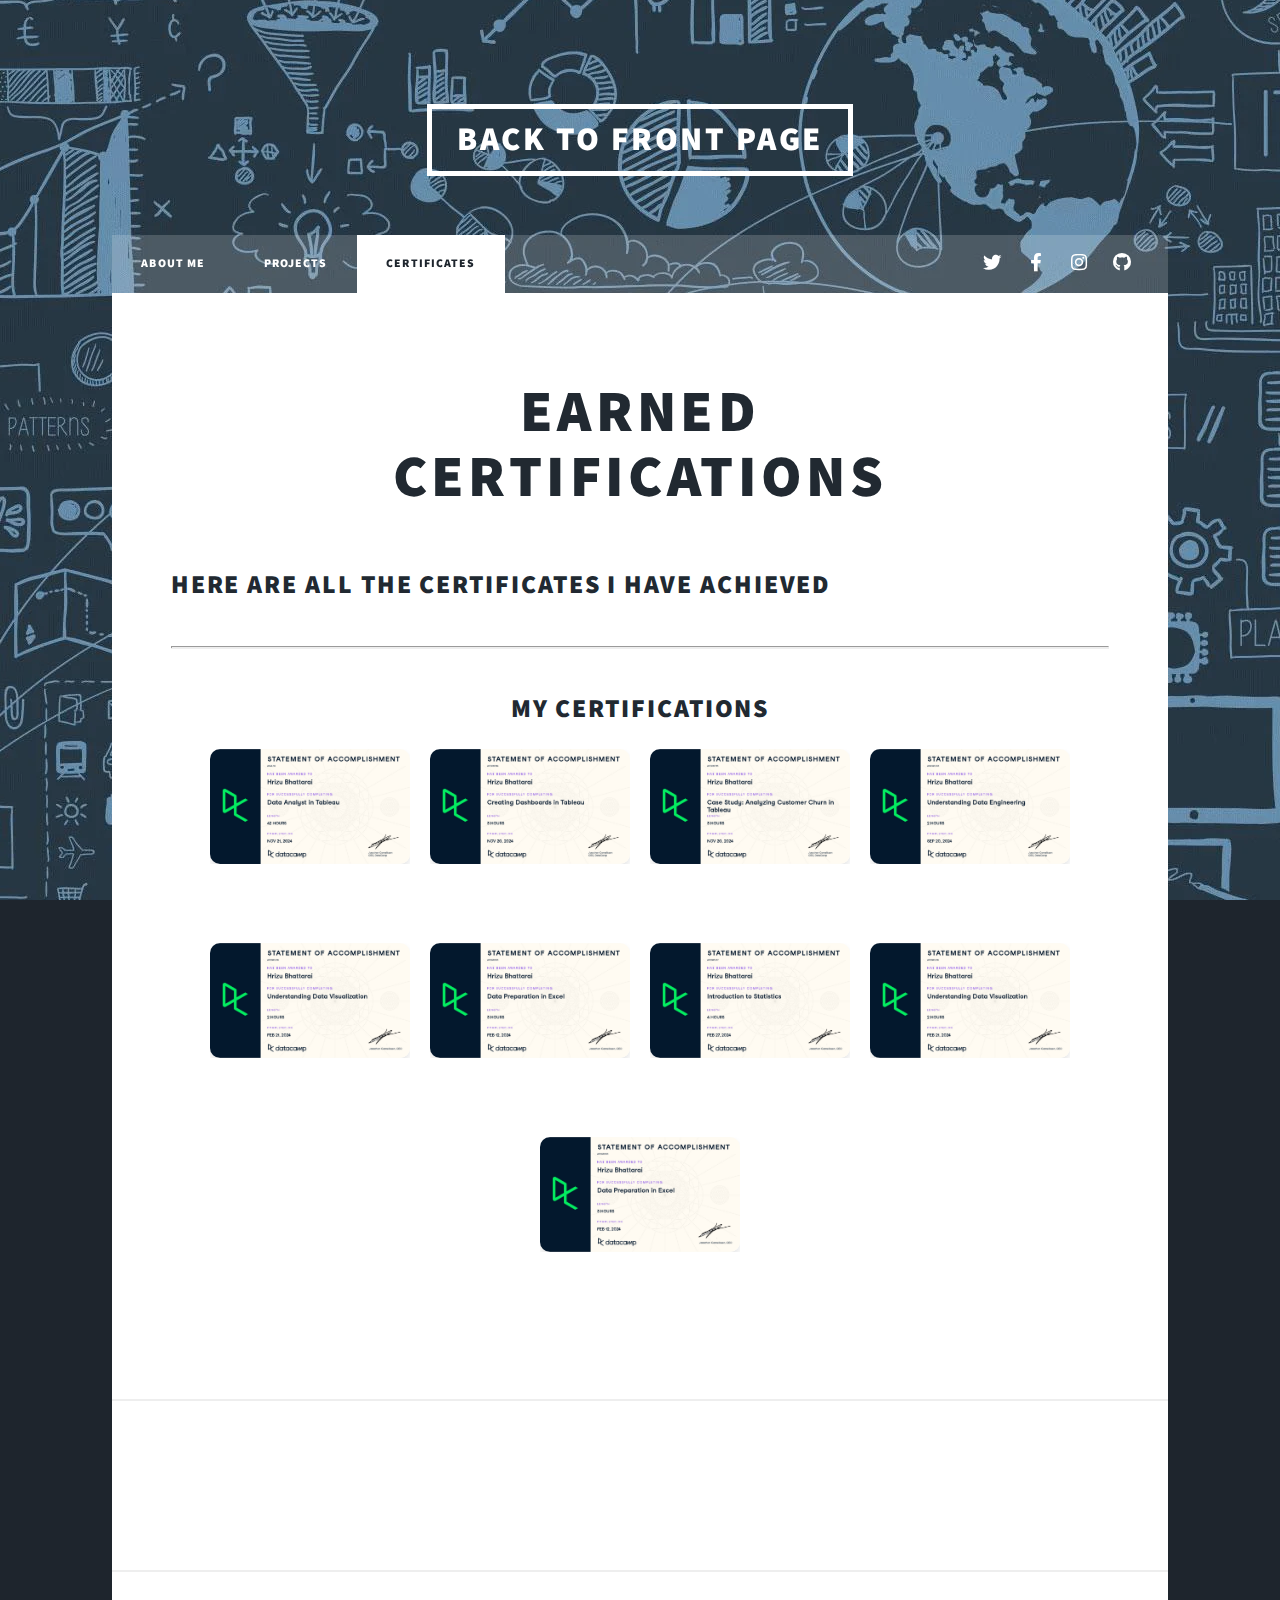
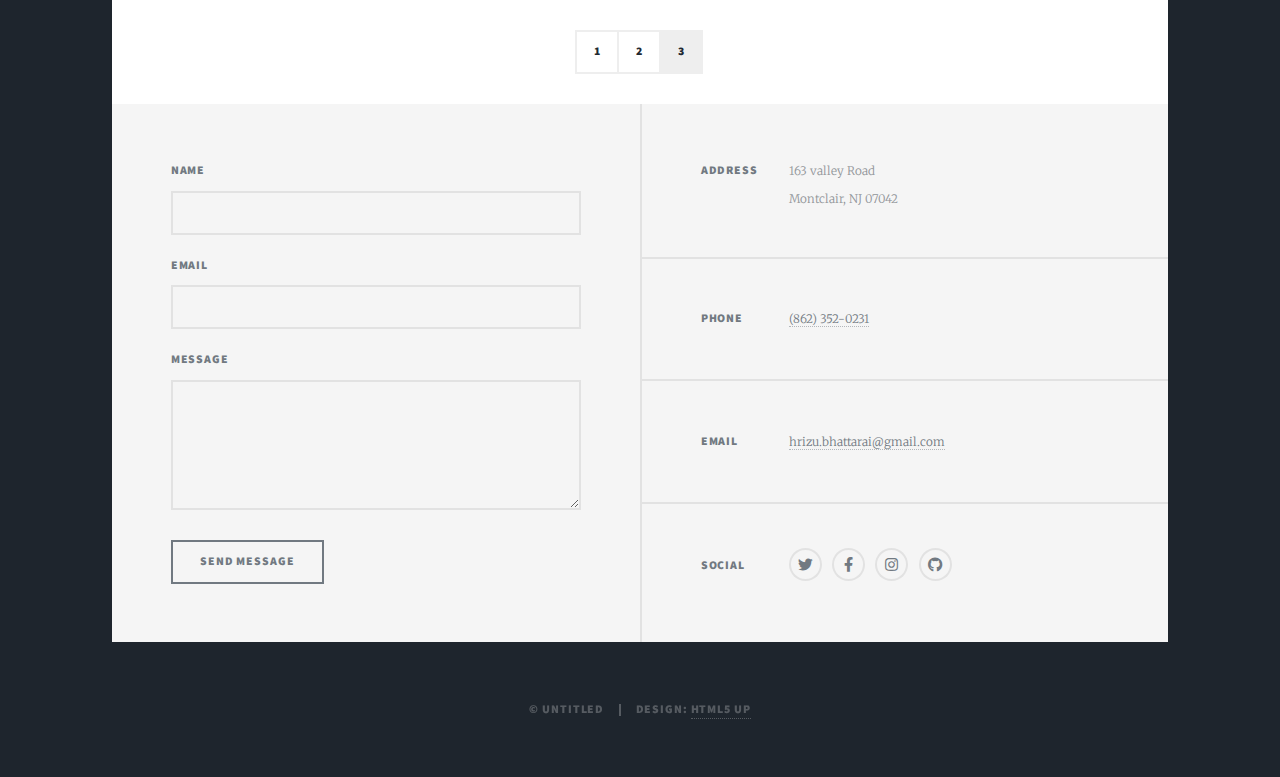
==== commit 1f119962: "Added Certificates" ====
--- a/elements.html
+++ b/elements.html
@@ -6,7 +6,7 @@
 -->
 <html>
 	<head>
-		<title>Elements Reference - Massively by HTML5 UP</title>
+		<title>Certificates</title>
 		<meta charset="utf-8" />
 		<meta name="viewport" content="width=device-width, initial-scale=1, user-scalable=no" />
 		<link rel="stylesheet" href="assets/css/main.css" />
@@ -48,7 +48,6 @@
 						
 							<!-- Introductory Text -->
 							<h2>Here are all the certificates I have achieved</h2>
-							<p>You can also view this on <a href="#">GitHub</a>.</p>
 							<hr />
 						
 							<!-- Certificates Section -->
@@ -56,6 +55,18 @@
 								<h2>My Certifications</h2>
 								<div class="certificates-container">
 									<!-- Example Certificate -->
+									<div class="certificate">
+										<a href="#" class="image main"><img src="images/Data Analyst in Tableau_page-0001.jpg" alt="" /></a> 
+										
+									</div>
+									<div class="certificate">
+										<a href="#" class="image main"><img src="images/Creating Dashboards in Tableau_page-0001.jpg" alt="" /></a> 
+										
+									</div>
+									<div class="certificate">
+										<a href="#" class="image main"><img src="images/Analyzing Customer Churn in_page-0001.jpg" alt="" /></a> 
+										
+									</div>
 									<div class="certificate">
 										<a href="#" class="image main"><img src="images/UnderstandingDataEngineering.jpg" alt="" /></a> 
 										
